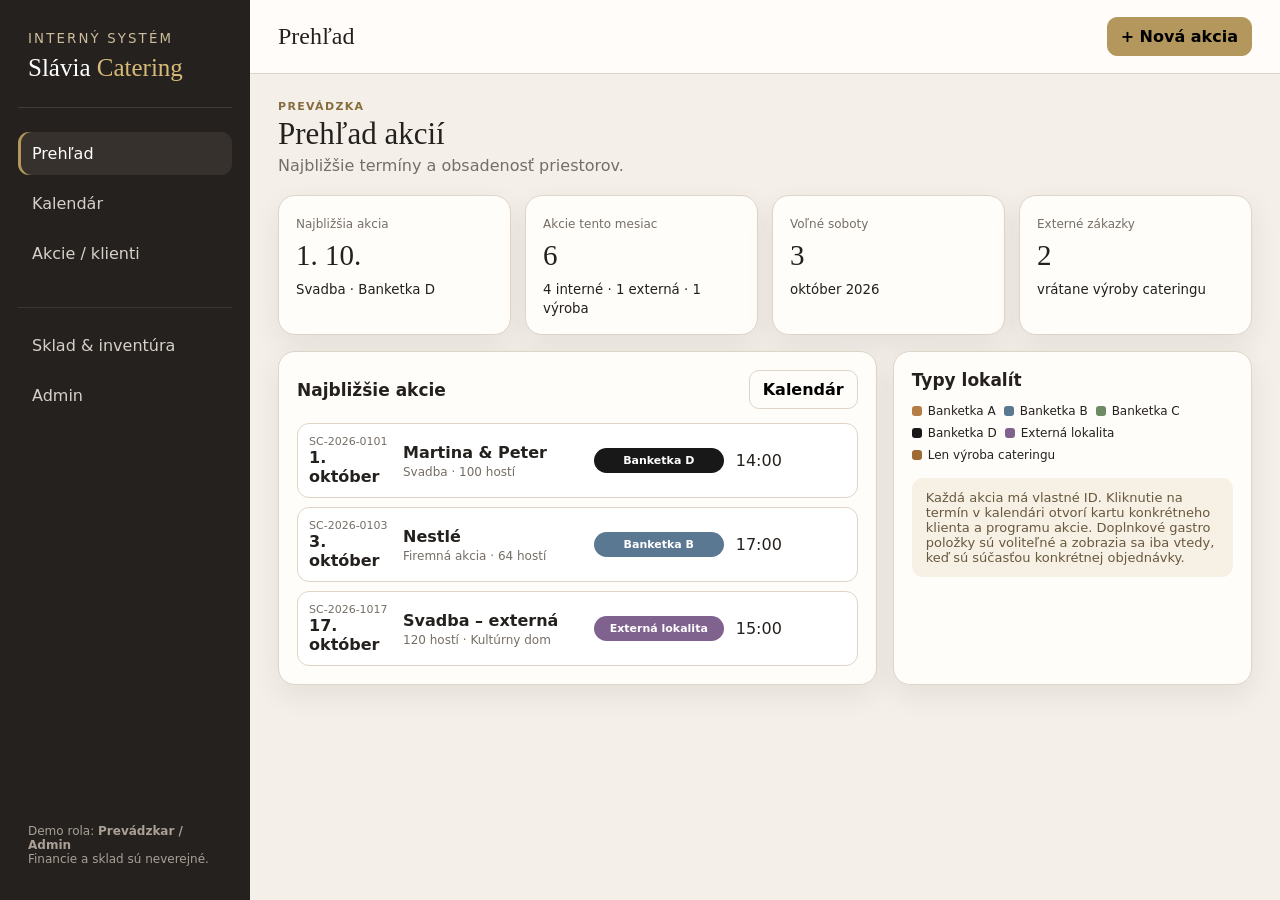
==== index.html @ 14cf1dc2 "Add files via upload" ====
<!DOCTYPE html>
<html lang="sk">
<head>
<meta charset="UTF-8">
<meta name="viewport" content="width=device-width,initial-scale=1">
<title>Slávia Catering ERP – V2</title>
<style>
:root{
  --bg:#f4f0e9;--surface:#fffdfa;--ink:#24201d;--muted:#756e66;--line:#ded5c8;
  --gold:#b3975d;--dark:#24211f;--green:#55705a;--amber:#a97835;--red:#9b554e;
  --a:#b57d46;--b:#5b7892;--c:#6d8a63;--d:#181818;--external:#7f628e;--production:#a06a34;
  --shadow:0 10px 28px rgba(38,31,25,.08);--radius:17px;
}
*{box-sizing:border-box} body{margin:0;background:var(--bg);color:var(--ink);font-family:Inter,system-ui,-apple-system,Segoe UI,sans-serif}
button,input,select,textarea{font:inherit}.app{display:grid;grid-template-columns:250px 1fr;min-height:100vh}
.sidebar{background:var(--dark);color:#fff;padding:24px 18px;display:flex;flex-direction:column;gap:24px;position:sticky;top:0;height:100vh}
.brand{padding:4px 10px 18px;border-bottom:1px solid #ffffff20}.brand small{color:#cdbd98;letter-spacing:.16em;text-transform:uppercase}
.brand h1{font:500 25px Georgia,serif;margin:7px 0}.brand h1 span{color:#d7ba77}.nav{display:flex;flex-direction:column;gap:7px}
.nav button{border:0;background:transparent;color:#d7d0c9;padding:12px 14px;border-radius:11px;text-align:left;cursor:pointer}
.nav button.active,.nav button:hover{background:#36312d;color:#fff}.nav button.active{box-shadow:inset 3px 0 var(--gold)}
.admin-only{border-top:1px solid #ffffff18;padding-top:16px;margin-top:8px}.role{margin-top:auto;font-size:12px;color:#aaa096;padding:10px}
.main{min-width:0}.topbar{height:74px;padding:0 28px;background:#fffdfaed;border-bottom:1px solid var(--line);display:flex;align-items:center;justify-content:space-between;position:sticky;top:0;z-index:20;backdrop-filter:blur(10px)}
.page-title{font:500 24px Georgia,serif}.btn{border:1px solid var(--line);background:var(--surface);padding:9px 13px;border-radius:10px;cursor:pointer;font-weight:650}
.btn.primary{background:var(--gold);border-color:var(--gold)}.btn.dark{background:var(--dark);color:#fff;border-color:var(--dark)}
.content{padding:26px 28px 48px;max-width:1600px;margin:auto}.view{display:none}.view.active{display:block}
.header{display:flex;justify-content:space-between;gap:16px;align-items:flex-start;margin-bottom:20px}.kicker{text-transform:uppercase;letter-spacing:.12em;font-size:11px;color:#876d3d;font-weight:800}
h2{font:500 31px Georgia,serif;margin:3px 0} .sub{color:var(--muted);margin:4px 0 0}
.card{background:var(--surface);border:1px solid var(--line);border-radius:var(--radius);box-shadow:var(--shadow)}.section{padding:18px}
.grid4{display:grid;grid-template-columns:repeat(4,1fr);gap:14px}.stat{padding:17px}.stat span{font-size:12px;color:var(--muted)}.stat b{display:block;font:500 29px Georgia,serif;margin:7px 0}
.two{display:grid;grid-template-columns:1.25fr .75fr;gap:16px;margin-top:16px}.section-title{display:flex;justify-content:space-between;align-items:center;margin-bottom:14px}.section-title h3{margin:0;font-size:17px}
.legend{display:flex;gap:8px;flex-wrap:wrap}.legend span{display:inline-flex;align-items:center;gap:6px;font-size:12px}.legend i{width:10px;height:10px;border-radius:3px}
.calendar{display:grid;grid-template-columns:repeat(7,1fr);min-width:900px;border-left:1px solid var(--line);border-top:1px solid var(--line);background:#fff}
.calendar-wrap{overflow:auto}.dow{background:var(--dark);color:#fff;text-align:center;padding:11px;font-size:12px;font-weight:700}
.day{min-height:126px;padding:8px;border-right:1px solid var(--line);border-bottom:1px solid var(--line)}.day.muted{background:#f0ece6;color:#aaa}.num{font-weight:750;font-size:13px}
.slot{margin-top:6px;padding:7px 8px;border-radius:8px;color:#fff;font-size:11px;cursor:pointer;line-height:1.25}.slot small{display:block;opacity:.8}.A{background:var(--a)}.B{background:var(--b)}.C{background:var(--c)}.D{background:var(--d)}.EXT{background:var(--external)}.PROD{background:var(--production)}
.event-list{display:flex;flex-direction:column;gap:9px}.event{display:grid;grid-template-columns:82px 1fr 130px 110px;gap:12px;align-items:center;border:1px solid var(--line);border-radius:12px;padding:11px;cursor:pointer;background:#fff}
.id{font-size:11px;color:var(--muted)}.event b{display:block}.meta{font-size:12px;color:var(--muted);margin-top:3px}.place{padding:6px 9px;border-radius:999px;color:#fff;font-size:11px;font-weight:800;text-align:center}
.hero{background:var(--dark);color:#fff;border-radius:20px;padding:22px;display:flex;justify-content:space-between;gap:18px;align-items:flex-start}.hero h2{color:#fff}.hero-meta{display:flex;gap:18px;flex-wrap:wrap;margin-top:10px}.hero-meta span{display:block;font-size:10px;color:#aaa;text-transform:uppercase}.hero-meta b{font-size:13px}
.tabs{display:flex;gap:7px;overflow:auto;margin:16px 0}.tab{border:1px solid var(--line);background:#fff;padding:9px 12px;border-radius:999px;white-space:nowrap;font-size:12px}.tab.active{background:var(--gold);font-weight:800}
.info-grid{display:grid;grid-template-columns:repeat(4,1fr);gap:12px}.info{padding:15px}.info .label{font-size:10px;letter-spacing:.09em;text-transform:uppercase;color:var(--muted)}.info .value{font-weight:750;margin-top:5px}
.timeline{position:relative}.timeline:before{content:"";position:absolute;left:64px;top:8px;bottom:8px;width:1px;background:var(--line)}
.titem{display:grid;grid-template-columns:50px 1fr;gap:28px;padding-bottom:13px;position:relative}.time{font-size:12px;font-weight:800;text-align:right;color:#80683d;padding-top:12px}.time:after{content:"";position:absolute;left:60px;top:15px;width:9px;height:9px;background:var(--gold);border:3px solid var(--surface);border-radius:50%}
.tcontent{border:1px solid var(--line);border-left:4px solid var(--gold);border-radius:12px;padding:11px 13px;background:#fff}.tcontent.program{border-left-color:var(--green)}.tcontent.service{border-left-color:#746786}
.tcontent small{color:var(--muted);text-transform:uppercase;letter-spacing:.08em}.tcontent b{display:block;margin:2px 0}.tcontent p{margin:3px 0 0;font-size:12px;color:var(--muted)}
.course-list{display:flex;flex-direction:column;gap:8px}.course{padding:11px;border:1px solid var(--line);border-radius:11px;background:#fff}.course-top{display:flex;justify-content:space-between;gap:8px}.course p{margin:4px 0 0;color:var(--muted);font-size:12px}
.admin-grid{display:grid;grid-template-columns:1fr 1fr;gap:16px}.stock-row{display:grid;grid-template-columns:1fr 90px 110px;gap:10px;padding:10px 0;border-bottom:1px solid var(--line)}.stock-row:last-child{border:0}.low{color:var(--red);font-weight:800}
.note{background:#f7f1e5;padding:12px 14px;border-radius:11px;color:#68583e;font-size:13px}
@media(max-width:1050px){.grid4,.info-grid{grid-template-columns:repeat(2,1fr)}.two,.admin-grid{grid-template-columns:1fr}}
@media(max-width:760px){.app{grid-template-columns:1fr}.sidebar{position:static;height:auto}.nav{display:grid;grid-template-columns:1fr 1fr}.topbar{position:static}.content{padding:18px 14px}.grid4,.info-grid{grid-template-columns:1fr}.event{grid-template-columns:1fr}.hero{flex-direction:column}}
</style>
</head>
<body>
<div class="app">
<aside class="sidebar">
  <div class="brand"><small>interný systém</small><h1>Slávia <span>Catering</span></h1></div>
  <div class="nav">
    <button class="active" data-view="dashboard">Prehľad</button>
    <button data-view="calendar">Kalendár</button>
    <button data-view="clients">Akcie / klienti</button>
  </div>
  <div class="nav admin-only">
    <button data-view="stock">Sklad & inventúra</button>
    <button data-view="admin">Admin</button>
  </div>
  <div class="role">Demo rola: <b>Prevádzkar / Admin</b><br>Financie a sklad sú neverejné.</div>
</aside>

<main class="main">
<div class="topbar"><div class="page-title" id="pageTitle">Prehľad</div><div><button class="btn primary" data-go="new-event">+ Nová akcia</button></div></div>
<div class="content">

<section class="view active" id="dashboard">
  <div class="header"><div><div class="kicker">Prevádzka</div><h2>Prehľad akcií</h2><p class="sub">Najbližšie termíny a obsadenosť priestorov.</p></div></div>
  <div class="grid4">
    <div class="card stat"><span>Najbližšia akcia</span><b>1. 10.</b><small>Svadba · Banketka D</small></div>
    <div class="card stat"><span>Akcie tento mesiac</span><b>6</b><small>4 interné · 1 externá · 1 výroba</small></div>
    <div class="card stat"><span>Voľné soboty</span><b>3</b><small>október 2026</small></div>
    <div class="card stat"><span>Externé zákazky</span><b>2</b><small>vrátane výroby cateringu</small></div>
  </div>
  <div class="two">
    <div class="card section"><div class="section-title"><h3>Najbližšie akcie</h3><button class="btn" data-go="calendar">Kalendár</button></div>
      <div class="event-list">
        <div class="event" data-go="event"><div><div class="id">SC-2026-0101</div><b>1. október</b></div><div><b>Martina & Peter</b><div class="meta">Svadba · 100 hostí</div></div><span class="place D">Banketka D</span><span>14:00</span></div>
        <div class="event" data-go="event"><div><div class="id">SC-2026-0103</div><b>3. október</b></div><div><b>Nestlé</b><div class="meta">Firemná akcia · 64 hostí</div></div><span class="place B">Banketka B</span><span>17:00</span></div>
        <div class="event" data-go="event"><div><div class="id">SC-2026-1017</div><b>17. október</b></div><div><b>Svadba – externá</b><div class="meta">120 hostí · Kultúrny dom</div></div><span class="place EXT">Externá lokalita</span><span>15:00</span></div>
      </div>
    </div>
    <div class="card section"><div class="section-title"><h3>Typy lokalít</h3></div>
      <div class="legend">
        <span><i class="A"></i>Banketka A</span><span><i class="B"></i>Banketka B</span><span><i class="C"></i>Banketka C</span><span><i class="D"></i>Banketka D</span><span><i class="EXT"></i>Externá lokalita</span><span><i class="PROD"></i>Len výroba cateringu</span>
      </div>
      <div class="note" style="margin-top:16px">Každá akcia má vlastné ID. Kliknutie na termín v kalendári otvorí kartu konkrétneho klienta a programu akcie. Doplnkové gastro položky sú voliteľné a zobrazia sa iba vtedy, keď sú súčasťou konkrétnej objednávky.</div>
    </div>
  </div>
</section>

<section class="view" id="calendar">
  <div class="header"><div><div class="kicker">Rezervácie</div><h2>Október 2026</h2><p class="sub">Farba označuje priestor alebo typ realizácie.</p></div></div>
  <div class="legend" style="margin-bottom:14px">
    <span><i class="A"></i>A</span><span><i class="B"></i>B</span><span><i class="C"></i>C</span><span><i class="D"></i>D</span><span><i class="EXT"></i>Externá</span><span><i class="PROD"></i>Výroba</span>
  </div>
  <div class="card calendar-wrap"><div class="calendar" id="calendarGrid"></div></div>
</section>

<section class="view" id="event">
  <div class="hero">
    <div><div class="kicker">SC-2026-0101</div><h2>Martina & Peter · Svadba</h2>
      <div class="hero-meta">
        <div><span>Dátum</span><b>1. 10. 2026</b></div><div><span>Začiatok</span><b>14:00</b></div><div><span>Hostia</span><b>100</b></div><div><span>Priestor</span><b>Banketka D</b></div>
      </div>
    </div>
    <div><span class="place D">Banketka D</span></div>
  </div>
  <div class="tabs"><button class="tab active">Prehľad</button><button class="tab">Program akcie</button><button class="tab">Menu & chody</button><button class="tab">Príprava</button><button class="tab">Dokumenty</button><button class="tab">Poznámky</button></div>

  <div class="info-grid">
    <div class="card info"><div class="label">Klient</div><div class="value">Martina Nováková</div></div>
    <div class="card info"><div class="label">Kontakt</div><div class="value">0900 000 000</div></div>
    <div class="card info"><div class="label">Typ akcie</div><div class="value">Svadba</div></div>
    <div class="card info"><div class="label">Lokalita</div><div class="value">Banketka D</div></div>
  </div>

  <div class="two">
    <div style="display:flex;flex-direction:column;gap:16px">
      <div class="card section"><div class="section-title"><h3>Menu & chody</h3><button class="btn">+ Pridať chod</button></div><div class="course-list">
        <div class="course">
          <div class="course-top"><b>Welcome drink</b><span>14:30</span></div>
          <p><strong>Obsah:</strong> Prosecco, nealkoholické prosecco, minerálna voda, pomarančový džús, drobné finger food.</p>
          <p><strong>Množstvo:</strong> 100 hostí</p>
        </div>
        <div class="course">
          <div class="course-top"><b>1. chod · Predjedlo</b><span>16:00</span></div>
          <p><strong>Obsah:</strong> Kuracia paštéta, brusnicové chutney, toastovaný chlieb, šalátové listy.</p>
          <p><strong>Množstvo:</strong> 96 klasických + 4 vegetariánske porcie</p>
        </div>
        <div class="course">
          <div class="course-top"><b>2. chod · Polievka</b><span>16:30</span></div>
          <p><strong>Obsah:</strong> Hovädzí vývar, domáce rezance, koreňová zelenina, mäso.</p>
          <p><strong>Množstvo:</strong> 100 porcií</p>
        </div>
        <div class="course">
          <div class="course-top"><b>3. chod · Hlavné jedlo</b><span>17:00</span></div>
          <p><strong>Kuracie:</strong> Supreme z kuracieho mäsa, zemiakové pyré, zelenina, omáčka · 60×</p>
          <p><strong>Hovädzie:</strong> Hovädzie mäso, gratinované zemiaky, zelenina, omáčka · 36×</p>
          <p><strong>Vegetariánske:</strong> Grilovaný syr / zeleninová alternatíva · 4×</p>
        </div>
        <div class="course">
          <div class="course-top"><b>Torta</b><span>19:30</span></div>
          <p><strong>Obsah:</strong> Externá svadobná torta, Slávia zabezpečuje skladovanie, servírovanie a taniere.</p>
          <p><strong>Množstvo:</strong> približne 100 porcií</p>
        </div>
        <div class="course">
          <div class="course-top"><b>Dezerty / sladký stôl</b><span>voliteľné</span></div>
          <p><strong>Obsah:</strong> podľa konkrétnej akcie – zákusky, dezerty, ovocie alebo iný sladký servis.</p>
          <p><strong>Realizácia:</strong> vlastná výroba, externý dodávateľ alebo dodávka klienta.</p>
        </div>
        <div class="course">
          <div class="course-top"><b>Večerný bufet</b><span>20:00</span></div>
          <p><strong>Teplá časť:</strong> mini rezne, pečené mäso, zemiaky, teplá zelenina.</p>
          <p><strong>Studená časť:</strong> syry, údeniny, šaláty, pečivo, dipy.</p>
        </div>
        <div class="course">
          <div class="course-top"><b>Ďalšie doplnkové položky</b><span>podľa objednávky</span></div>
          <p><strong>Možnosti:</strong> nápojový servis, externé dodávky, vlastné položky klienta, tematický servis alebo iná individuálna požiadavka.</p>
        </div>
        <div class="course">
          <div class="course-top"><b>4. chod · Polnočné jedlo</b><span>23:30</span></div>
          <p><strong>Obsah:</strong> Kapustnica s mäsom, klobásou a chlebom.</p>
          <p><strong>Množstvo:</strong> 100 porcií</p>
        </div>
      </div></div>

      <div class="card section"><div class="section-title"><h3>Príprava</h3></div><div class="course-list">
        <div class="course"><b>Deň -1</b><p>Vývar · marinovanie mäsa · príprava základov · inventár · príprava doplnkových gastro zón podľa objednávky.</p></div>
        <div class="course"><b>Ráno v deň akcie</b><p>Prílohy · dokončenie jedál · dekorovanie · kontrola sály.</p></div>
      </div></div>
    </div>

    <div class="card section"><div class="section-title"><h3>Program akcie</h3><button class="btn">+ Bod programu</button></div>
      <div class="timeline">
        <div class="titem"><div class="time">14:00</div><div class="tcontent program"><small>Program</small><b>Začiatok akcie / príchod hostí</b><p>Privítanie hostí.</p></div></div>
        <div class="titem"><div class="time">14:30</div><div class="tcontent"><small>Gastro</small><b>Welcome drink</b><p>Prosecco, nealko, finger food.</p></div></div>
        <div class="titem"><div class="time">15:00</div><div class="tcontent program"><small>Program</small><b>Obrad</b><p>Záhrada · približne 30 min.</p></div></div>
        <div class="titem"><div class="time">16:00</div><div class="tcontent"><small>1. chod</small><b>Predjedlo</b><p>Servis prvého chodu.</p></div></div>
        <div class="titem"><div class="time">16:30</div><div class="tcontent"><small>2. chod</small><b>Polievka</b><p>Servis polievky.</p></div></div>
        <div class="titem"><div class="time">17:00</div><div class="tcontent"><small>3. chod</small><b>Hlavné jedlo</b><p>Servis hlavného menu.</p></div></div>
        <div class="titem"><div class="time">19:30</div><div class="tcontent service"><small>Servis</small><b>Krájanie torty</b><p>Externá torta · cca 100 porcií.</p></div></div>
        <div class="titem"><div class="time">20:00</div><div class="tcontent"><small>Gastro</small><b>Večerný servis / doplnkové gastro</b><p>Bufet, dezerty alebo ďalšie položky podľa objednávky.</p></div></div>
        <div class="titem"><div class="time">21:00</div><div class="tcontent program"><small>Program</small><b>Prvý tanec / voľný program</b><p>Pokračovanie svadobného programu.</p></div></div>
        <div class="titem"><div class="time">23:30</div><div class="tcontent"><small>4. chod</small><b>Polnočné jedlo</b><p>Kapustnica.</p></div></div>
      </div>
    </div>
  </div>
</section>

<section class="view" id="clients">
  <div class="header"><div><div class="kicker">CRM / Akcie</div><h2>Akcie a klienti</h2><p class="sub">Každá akcia má jedinečné ID a kompletnú kartu.</p></div></div>
  <div class="card section"><div class="event-list">
    <div class="event" data-go="event"><div><div class="id">SC-2026-0101</div><b>Martina & Peter</b></div><div><b>Svadba</b><div class="meta">1. 10. 2026 · 100 hostí</div></div><span class="place D">Banketka D</span><span>Aktívna</span></div>
    <div class="event" data-go="event"><div><div class="id">SC-2026-1017</div><b>Externá svadba</b></div><div><b>Svadba</b><div class="meta">17. 10. 2026 · 120 hostí</div></div><span class="place EXT">Kultúrny dom</span><span>Aktívna</span></div>
    <div class="event" data-go="event"><div><div class="id">SC-2026-1022</div><b>Zákazkový catering</b></div><div><b>Výroba</b><div class="meta">22. 10. 2026 · bez obsluhy na mieste</div></div><span class="place PROD">Len výroba</span><span>Aktívna</span></div>
  </div></div>
</section>


<section class="view" id="new-event">
  <div class="header">
    <div><div class="kicker">Nová zákazka</div><h2>Vytvoriť novú akciu</h2><p class="sub">Jedno miesto pre klienta, termín, priestor, rozsah služieb a internú kalkuláciu.</p></div>
  </div>

  <div class="two">
    <div style="display:flex;flex-direction:column;gap:16px">
      <div class="card section">
        <div class="section-title"><h3>1. Základné údaje</h3><span class="id">Nové ID sa vytvorí po uložení</span></div>
        <div class="info-grid">
          <label class="info"><div class="label">Typ akcie</div><select id="neType" style="width:100%;margin-top:7px;padding:9px;border:1px solid var(--line);border-radius:9px"><option>Svadba</option><option>Oslava</option><option>Firemná akcia</option><option>Kar</option><option>Zákazkový catering</option><option>Iné</option></select></label>
          <label class="info"><div class="label">Dátum</div><input id="neDate" type="date" value="2026-10-24" style="width:100%;margin-top:7px;padding:9px;border:1px solid var(--line);border-radius:9px"></label>
          <label class="info"><div class="label">Začiatok</div><input id="neStart" type="time" value="15:00" style="width:100%;margin-top:7px;padding:9px;border:1px solid var(--line);border-radius:9px"></label>
          <label class="info"><div class="label">Počet hostí</div><input id="neGuests" type="number" min="1" value="100" style="width:100%;margin-top:7px;padding:9px;border:1px solid var(--line);border-radius:9px"></label>
        </div>
      </div>

      <div class="card section">
        <div class="section-title"><h3>2. Klient</h3></div>
        <div class="info-grid">
          <label class="info"><div class="label">Meno / firma</div><input value="Nový klient" style="width:100%;margin-top:7px;padding:9px;border:1px solid var(--line);border-radius:9px"></label>
          <label class="info"><div class="label">Telefón</div><input placeholder="+421..." style="width:100%;margin-top:7px;padding:9px;border:1px solid var(--line);border-radius:9px"></label>
          <label class="info"><div class="label">E-mail</div><input type="email" placeholder="email@..." style="width:100%;margin-top:7px;padding:9px;border:1px solid var(--line);border-radius:9px"></label>
          <label class="info"><div class="label">Poznámka</div><input placeholder="Základná požiadavka..." style="width:100%;margin-top:7px;padding:9px;border:1px solid var(--line);border-radius:9px"></label>
        </div>
      </div>

      <div class="card section">
        <div class="section-title"><h3>3. Miesto realizácie</h3></div>
        <div class="info-grid">
          <label class="info"><div class="label">Typ lokality</div><select id="nePlace" style="width:100%;margin-top:7px;padding:9px;border:1px solid var(--line);border-radius:9px"><option value="A">Banketka A</option><option value="B">Banketka B</option><option value="C">Banketka C</option><option value="D" selected>Banketka D</option><option value="EXT">Externá lokalita</option><option value="PROD">Len výroba cateringu</option></select></label>
          <label class="info"><div class="label">Externá lokalita / adresa</div><input placeholder="Napr. Kultúrny dom Kanianka" style="width:100%;margin-top:7px;padding:9px;border:1px solid var(--line);border-radius:9px"></label>
          <div class="info"><div class="label">Dostupnosť</div><div class="value" id="availability">Banketka D je voľná</div></div>
          <div class="info"><div class="label">Stav</div><div class="value">Predbežný dopyt</div></div>
        </div>
      </div>

      <div class="card section">
        <div class="section-title"><h3>4. Cena za osobu</h3></div>
        <div class="course-list">
          <div class="course">
            <div class="course-top"><b>Počet hostí</b><span id="guestCountPreview">100</span></div>
            <p>Preberá sa zo základných údajov akcie.</p>
          </div>
          <div class="course">
            <div class="course-top"><b>Cena za osobu</b><span id="pricePerPersonLabel">20,00 €</span></div>
            <label style="display:flex;align-items:center;gap:8px;margin-top:10px;flex-wrap:wrap">
              <input id="customPrice" type="number" min="0" step="0.01" value="20" style="width:120px;padding:10px;border:1px solid var(--line);border-radius:9px"> €
              <span style="color:var(--muted);font-size:12px">Manuálne zadávaná cena podľa dohody s klientom.</span>
            </label>
          </div>
        </div>
      </div>

      
      <div class="card section">
        <div class="section-title">
          <h3>5. Výber jedál / skladba menu</h3>
          <button class="btn" type="button" id="addMenuCourse">+ Pridať chod</button>
        </div>

        <div class="note" style="margin-bottom:12px">
          Manažér skladá konkrétne menu z databázy jedál. Vyhľadá jedlo alebo surovinu, vyberie variant a môže kombinovať prílohy v pomere, napr. ryža 50 % / zemiaky 50 %.
        </div>

        <div id="menuBuilder" class="course-list">
          <div class="course menu-course">
            <div class="course-top"><b>Predjedlo</b><span>voliteľné</span></div>
            <label style="display:block;margin-top:8px">
              <input class="dish-search" list="dishCatalog" placeholder="Začni písať názov jedla..." style="width:100%;padding:10px;border:1px solid var(--line);border-radius:9px">
            </label>
          </div>

          <div class="course menu-course">
            <div class="course-top"><b>Polievka</b><span>voliteľné</span></div>
            <label style="display:block;margin-top:8px">
              <input class="dish-search" list="dishCatalog" placeholder="Napr. hovädzí vývar, cesnaková..." style="width:100%;padding:10px;border:1px solid var(--line);border-radius:9px">
            </label>
          </div>

          <div class="course menu-course">
            <div class="course-top"><b>Hlavné jedlo</b><span>hlavný chod</span></div>
            <div style="display:grid;grid-template-columns:1.4fr 1fr 1fr;gap:8px;margin-top:8px">
              <input class="dish-search" list="dishCatalog" placeholder="Mäso / hlavné jedlo, napr. grilovaný steak" style="width:100%;padding:10px;border:1px solid var(--line);border-radius:9px">
              <input class="side-search" list="sideCatalog" placeholder="Príloha 1" style="width:100%;padding:10px;border:1px solid var(--line);border-radius:9px">
              <input class="side-search" list="sideCatalog" placeholder="Príloha 2" style="width:100%;padding:10px;border:1px solid var(--line);border-radius:9px">
            </div>
            <div style="display:flex;gap:10px;align-items:center;flex-wrap:wrap;margin-top:8px">
              <label>Poměr príloh
                <input class="side-ratio-a" type="number" min="0" max="100" value="50" style="width:72px;padding:8px;border:1px solid var(--line);border-radius:9px"> %
              </label>
              <span>:</span>
              <label>
                <input class="side-ratio-b" type="number" min="0" max="100" value="50" style="width:72px;padding:8px;border:1px solid var(--line);border-radius:9px"> %
              </label>
            </div>
          </div>
        </div>

        <datalist id="dishCatalog">
          <option value="Grilovaný bravčový steak">
          <option value="Bravčová panenka">
          <option value="Kuracie stripsy">
          <option value="Kuracie supreme">
          <option value="Hovädzí steak">
          <option value="Pečené kačacie stehno">
          <option value="Vyprážaný syr">
          <option value="Grilovaný hermelín">
          <option value="Hovädzí vývar">
          <option value="Cesnaková polievka">
          <option value="Paradajková polievka">
          <option value="Caprese">
          <option value="Paštéta s chutney">
        </datalist>

        <datalist id="sideCatalog">
          <option value="Ryža">
          <option value="Pečené zemiaky">
          <option value="Zemiakové pyré">
          <option value="Gratinované zemiaky">
          <option value="Hranolky">
          <option value="Grilovaná zelenina">
          <option value="Šalát">
          <option value="Kuskus">
        </datalist>
      </div>
    </div>

    <div style="display:flex;flex-direction:column;gap:16px">
      <div class="card section" style="position:sticky;top:92px">
        <div class="section-title"><h3>Interná kalkulácia</h3><span class="id">ADMIN</span></div>
        <div class="course-list">
          <div class="course"><div class="course-top"><b>Počet hostí</b><span id="calcGuests">100</span></div></div>
          <div class="course"><div class="course-top"><b>Cena / osoba</b><span id="calcPricePerPerson">20,00 €</span></div></div>
          <div class="course"><div class="course-top"><b>Orientačná cena akcie</b><span id="grandTotal" style="font-size:22px;font-weight:800">2 000,00 €</span></div><p>Zatiaľ iba jednoduchý model počet hostí × cena za osobu.</p></div>
        </div>
        <div style="display:flex;gap:8px;flex-wrap:wrap;margin-top:14px">
          <button class="btn dark" type="button" id="saveEvent">Vytvoriť akciu</button>
          <button class="btn" type="button" data-go="calendar">Zrušiť</button>
        </div>
        <div id="saveMsg" class="note" style="display:none;margin-top:12px"></div>
      </div>
    </div>
  </div>
</section>

<section class="view" id="stock">
  <div class="header"><div><div class="kicker">Neverejná vrstva</div><h2>Sklad & inventúra</h2><p class="sub">Viditeľné iba pre prevádzkara/Admina.</p></div></div>
  <div class="admin-grid">
    <div class="card section"><div class="section-title"><h3>Zásoby</h3><button class="btn">+ Príjem</button></div>
      <div class="stock-row"><b>Prosecco</b><span>28 fl.</span><span class="low">min. 36</span></div>
      <div class="stock-row"><b>Káva</b><span>14 kg</span><span>OK</span></div>
      <div class="stock-row"><b>Minerálka 0,33</b><span>184 ks</span><span>OK</span></div>
      <div class="stock-row"><b>Servítky krémové</b><span>320 ks</span><span class="low">dokúpiť</span></div>
    </div>
    <div class="card section"><div class="section-title"><h3>Inventár</h3><button class="btn">Inventúra</button></div>
      <div class="stock-row"><b>Pohár na víno</b><span>246 ks</span><span>OK</span></div>
      <div class="stock-row"><b>Pohár prosecco</b><span>118 ks</span><span class="low">chýba 12</span></div>
      <div class="stock-row"><b>Biely obrus</b><span>42 ks</span><span>OK</span></div>
      <div class="stock-row"><b>Stolička banketová</b><span>186 ks</span><span>OK</span></div>
    </div>
  </div>
</section>

<section class="view" id="admin">
  <div class="header"><div><div class="kicker">Prevádzkar / Admin</div><h2>Admin vrstva</h2><p class="sub">Citlivé prevádzkové údaje sú oddelené od bežnej obsluhy.</p></div></div>
  <div class="card section"><div class="note">Sem neskôr patria financie, zálohy, nákupné ceny, dodávatelia, užívateľské role, audit zmien a ďalšie interné údaje. V klientskom detaile sa tieto údaje bežnému používateľovi nezobrazujú.</div></div>
</section>

</div></main>
</div>

<script>
const titles={dashboard:'Prehľad',calendar:'Kalendár',event:'Karta akcie',clients:'Akcie / klienti',stock:'Sklad & inventúra',admin:'Admin','new-event':'Nová akcia'};
function showView(id){
 document.querySelectorAll('.view').forEach(v=>v.classList.remove('active'));
 document.getElementById(id).classList.add('active');
 document.querySelectorAll('[data-view]').forEach(b=>b.classList.toggle('active',b.dataset.view===id));
 document.getElementById('pageTitle').textContent=titles[id]||id;
 window.scrollTo(0,0);
}
document.querySelectorAll('[data-view]').forEach(b=>b.onclick=()=>showView(b.dataset.view));
document.querySelectorAll('[data-go]').forEach(b=>b.onclick=()=>showView(b.dataset.go));

const cal=document.getElementById('calendarGrid');
['Po','Ut','St','Št','Pi','So','Ne'].forEach(x=>{let e=document.createElement('div');e.className='dow';e.textContent=x;cal.appendChild(e)});
const slots={
 1:[['D','SC-2026-0101','Svadba · 100','Banketka D']],
 3:[['B','SC-2026-0103','Firemná · 64','Banketka B']],
 10:[['A','SC-2026-1010','Oslava · 42','Banketka A']],
 17:[['EXT','SC-2026-1017','Svadba · 120','Kultúrny dom']],
 22:[['PROD','SC-2026-1022','Zákazkový catering','Len výroba']],
 24:[['C','SC-2026-1024','Oslava · 55','Banketka C']],
 31:[['D','SC-2026-1031','Svadba · 90','Banketka D'],['A','SC-2026-1031A','Oslava · 35','Banketka A']]
};
const start=3;
for(let i=0;i<start;i++){let e=document.createElement('div');e.className='day muted';e.innerHTML='<span class="num">'+(28+i)+'</span>';cal.appendChild(e)}
for(let d=1;d<=31;d++){
 let e=document.createElement('div');e.className='day';e.innerHTML='<span class="num">'+d+'</span>';
 (slots[d]||[]).forEach(s=>{
   let x=document.createElement('div');x.className='slot '+s[0];x.innerHTML='<b>'+s[2]+'</b><small>'+s[3]+' · '+s[1]+'</small>';
   x.onclick=()=>showView('event');e.appendChild(x);
 });
 cal.appendChild(e);
}

function money(v){return new Intl.NumberFormat('sk-SK',{style:'currency',currency:'EUR'}).format(v||0)}
let currentPrice=20;
function recalc(){
  const guests=Math.max(1,parseInt(document.getElementById('neGuests')?.value)||1);
  const custom=Math.max(0,parseFloat(document.getElementById('customPrice')?.value)||0);
  currentPrice=custom;
  document.getElementById('guestCountPreview').textContent=guests;
  document.getElementById('calcGuests').textContent=guests;
  document.getElementById('pricePerPersonLabel').textContent=money(currentPrice);
  document.getElementById('calcPricePerPerson').textContent=money(currentPrice);
  document.getElementById('grandTotal').textContent=money(guests*currentPrice);
}
document.getElementById('customPrice')?.addEventListener('input',recalc);
document.getElementById('neGuests')?.addEventListener('input',recalc);
document.getElementById('nePlace')?.addEventListener('change',e=>{
  const names={A:'Banketka A',B:'Banketka B',C:'Banketka C',D:'Banketka D',EXT:'Externá lokalita',PROD:'Len výroba cateringu'};
  document.getElementById('availability').textContent = names[e.target.value] + (['A','B','C','D'].includes(e.target.value)?' je voľná':' – dostupnosť sa rieši individuálne');
});
document.getElementById('saveEvent')?.addEventListener('click',()=>{
  const d=document.getElementById('neDate').value;
  const t=document.getElementById('neType').value;
  const msg=document.getElementById('saveMsg');
  msg.style.display='block';
  msg.textContent='Demo: akcia '+t+' na '+d+' by sa teraz uložila, dostala vlastné ID a zobrazila v kalendári.';
});
recalc();

// Detail tabs – visual state in prototype
const tabs=document.querySelectorAll('#event .tab');
tabs.forEach(tab=>tab.addEventListener('click',()=>{
  tabs.forEach(t=>t.classList.remove('active'));
  tab.classList.add('active');
}));

// Demo buttons which do not yet write to backend give visible feedback instead of being dead.
document.querySelectorAll('#event .btn').forEach(btn=>{
  if(!btn.dataset.go){
    btn.addEventListener('click',()=>{
      const old=btn.textContent;
      btn.textContent='Demo – Firebase neskôr';
      setTimeout(()=>btn.textContent=old,1200);
    });
  }
});


document.getElementById('addMenuCourse')?.addEventListener('click',()=>{
  const wrap=document.getElementById('menuBuilder');
  const row=document.createElement('div');
  row.className='course menu-course';
  row.innerHTML='<div class="course-top"><b>Ďalší chod</b><span>voliteľné</span></div><input class="dish-search" list="dishCatalog" placeholder="Vyhľadať jedlo..." style="width:100%;margin-top:8px;padding:10px;border:1px solid var(--line);border-radius:9px">';
  wrap.appendChild(row);
});

</script>
</body>
</html>
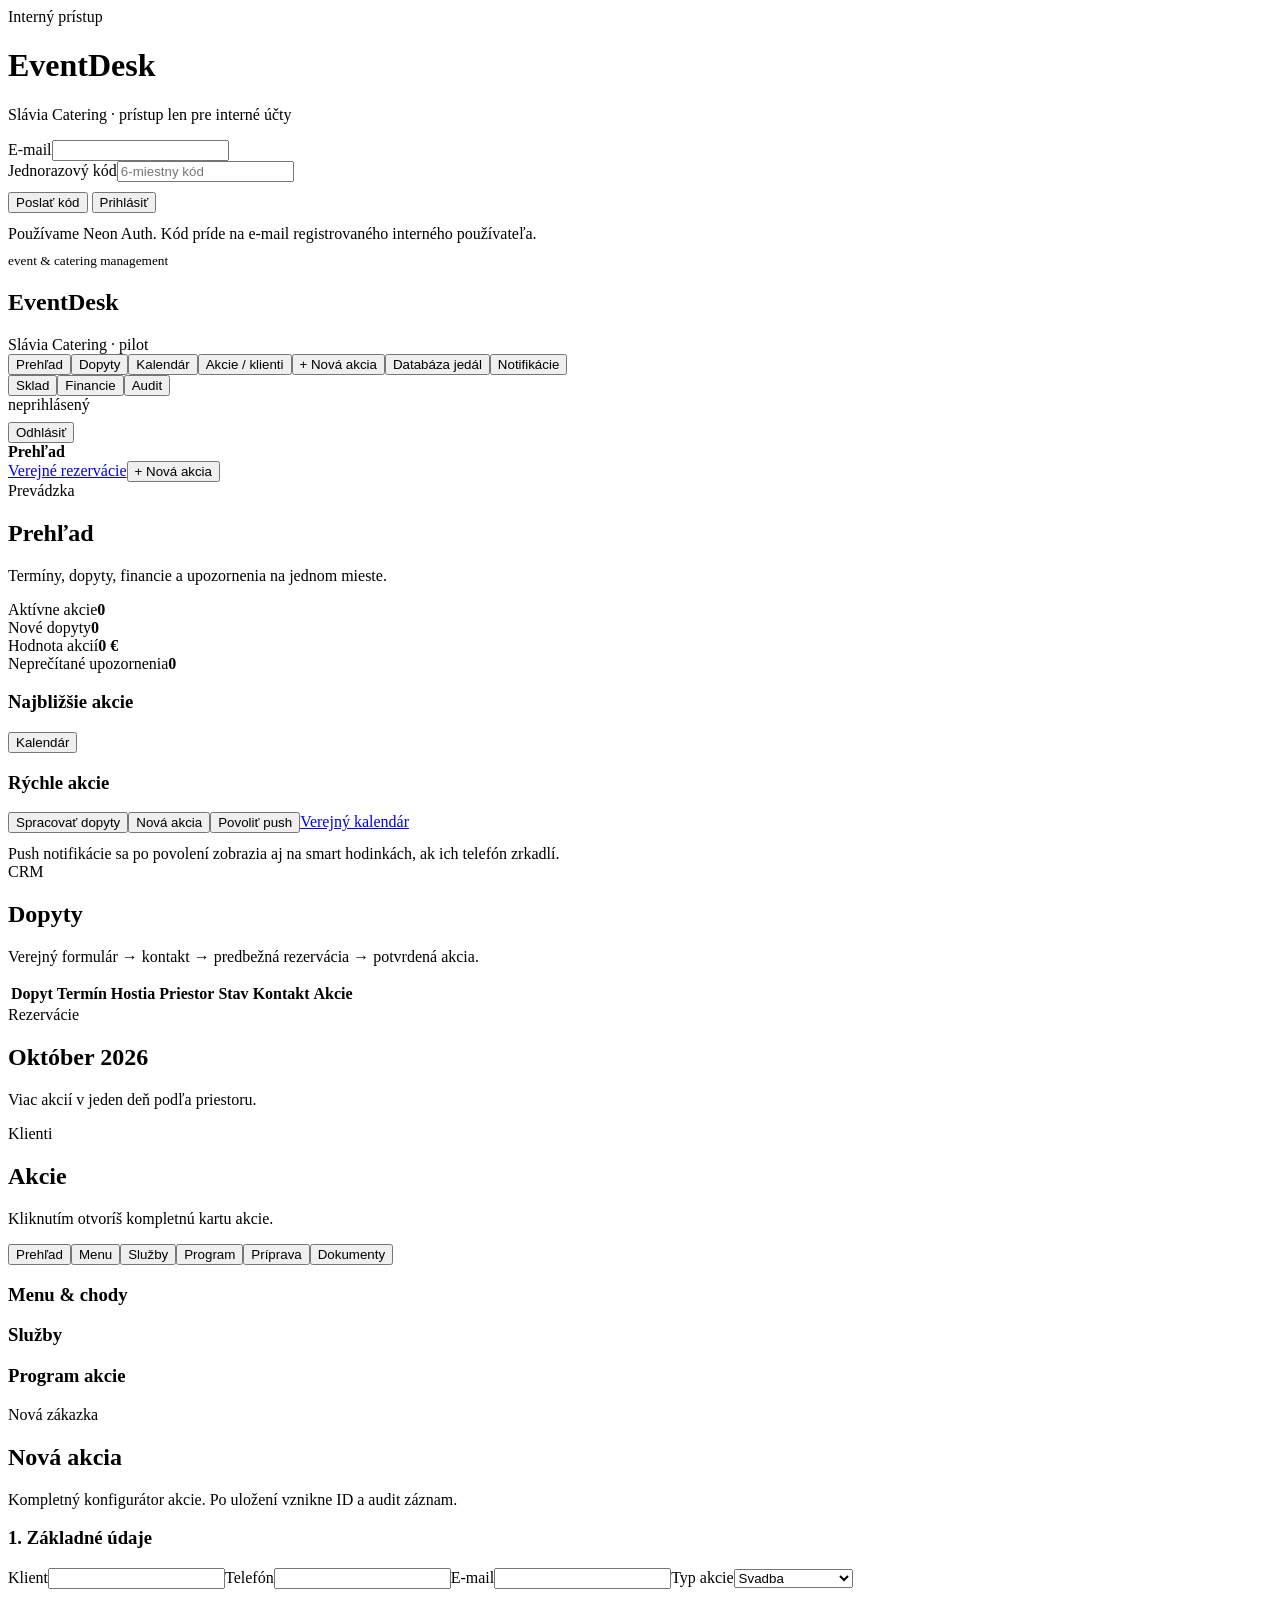
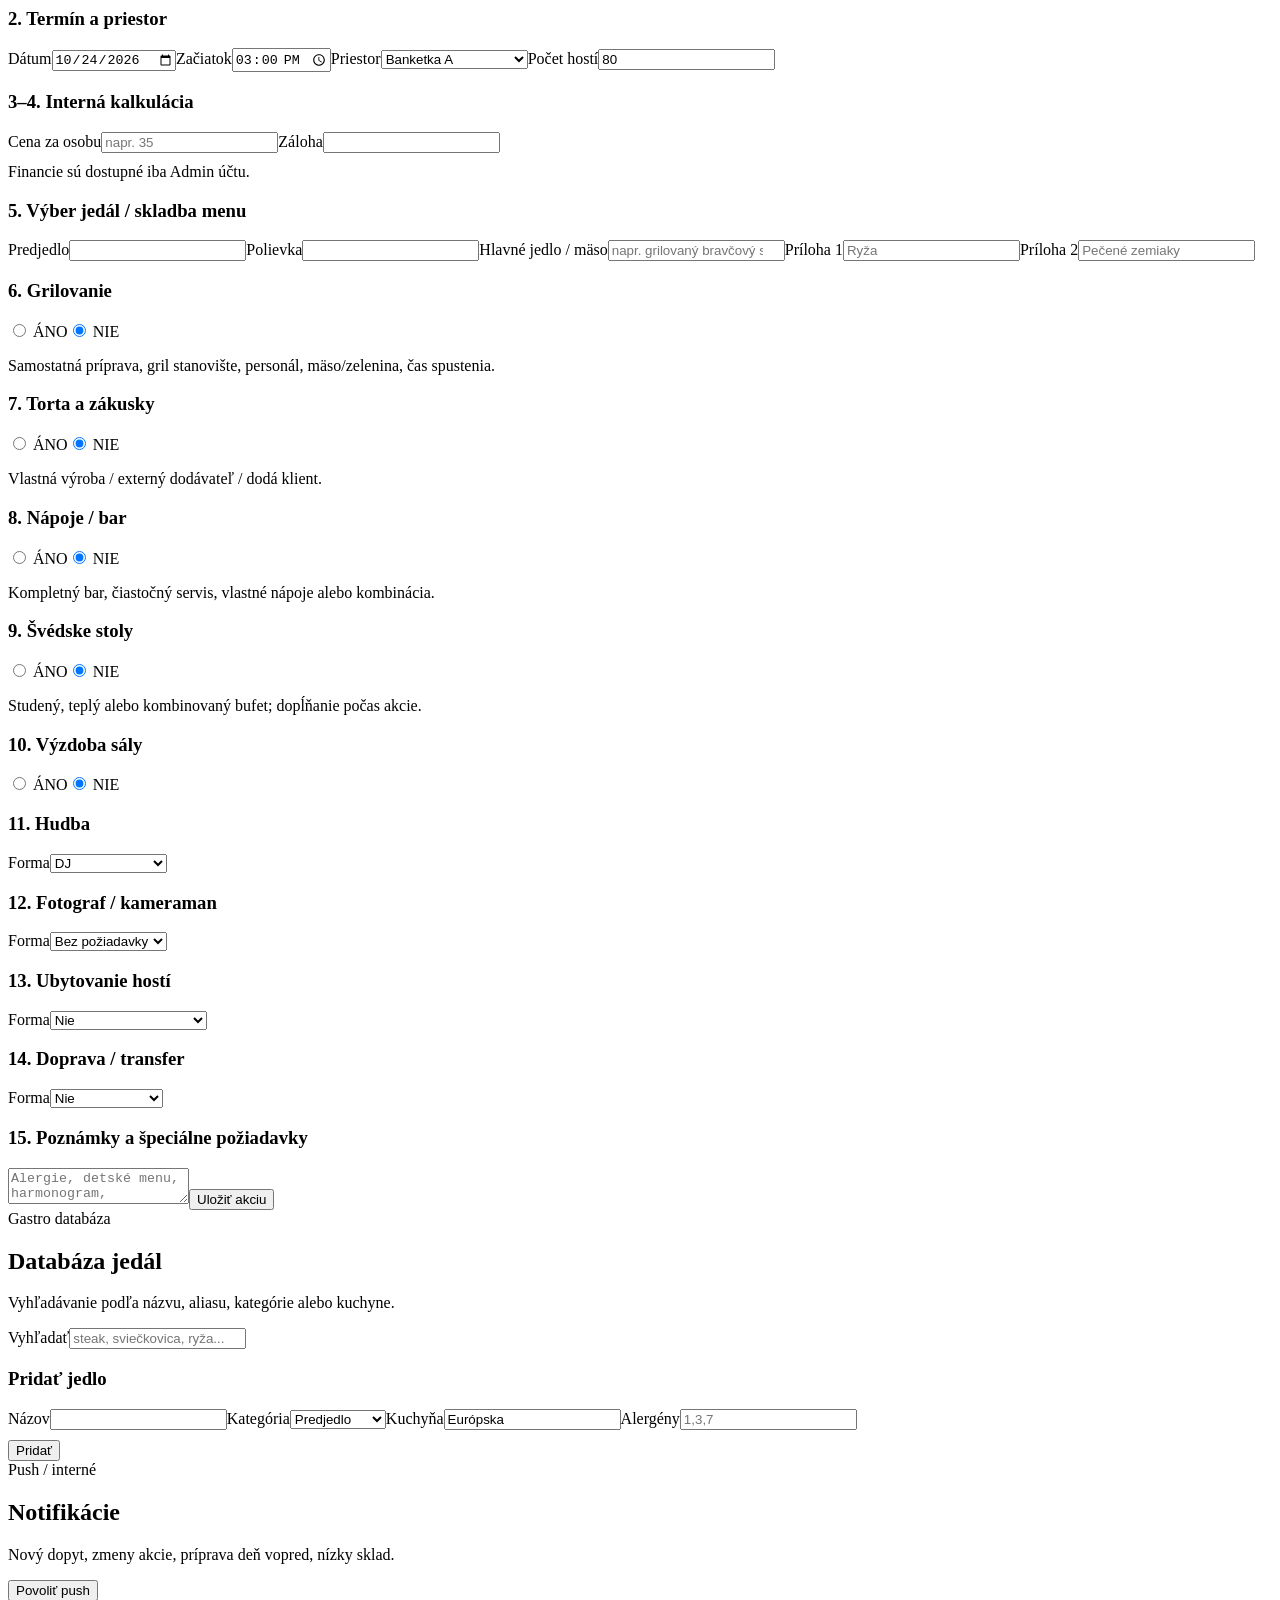
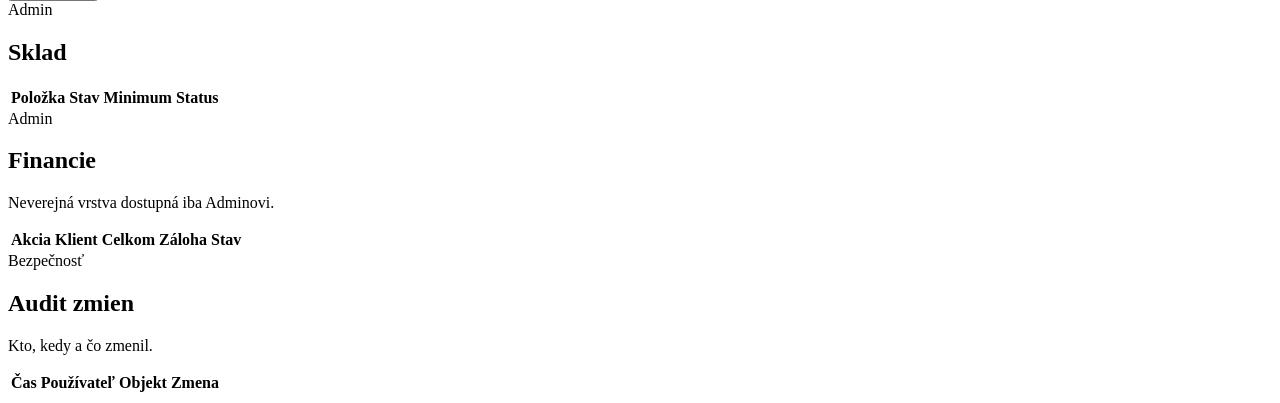
==== commit d76c6dfc: "Add files via upload" ====
--- a/index.html
+++ b/index.html
@@ -1,468 +1,30 @@
-<!DOCTYPE html>
-<html lang="sk">
-<head>
-<meta charset="UTF-8">
-<meta name="viewport" content="width=device-width,initial-scale=1">
-<title>Slávia Catering ERP – V2</title>
-<style>
-:root{
-  --bg:#f4f0e9;--surface:#fffdfa;--ink:#24201d;--muted:#756e66;--line:#ded5c8;
-  --gold:#b3975d;--dark:#24211f;--green:#55705a;--amber:#a97835;--red:#9b554e;
-  --a:#b57d46;--b:#5b7892;--c:#6d8a63;--d:#181818;--external:#7f628e;--production:#a06a34;
-  --shadow:0 10px 28px rgba(38,31,25,.08);--radius:17px;
-}
-*{box-sizing:border-box} body{margin:0;background:var(--bg);color:var(--ink);font-family:Inter,system-ui,-apple-system,Segoe UI,sans-serif}
-button,input,select,textarea{font:inherit}.app{display:grid;grid-template-columns:250px 1fr;min-height:100vh}
-.sidebar{background:var(--dark);color:#fff;padding:24px 18px;display:flex;flex-direction:column;gap:24px;position:sticky;top:0;height:100vh}
-.brand{padding:4px 10px 18px;border-bottom:1px solid #ffffff20}.brand small{color:#cdbd98;letter-spacing:.16em;text-transform:uppercase}
-.brand h1{font:500 25px Georgia,serif;margin:7px 0}.brand h1 span{color:#d7ba77}.nav{display:flex;flex-direction:column;gap:7px}
-.nav button{border:0;background:transparent;color:#d7d0c9;padding:12px 14px;border-radius:11px;text-align:left;cursor:pointer}
-.nav button.active,.nav button:hover{background:#36312d;color:#fff}.nav button.active{box-shadow:inset 3px 0 var(--gold)}
-.admin-only{border-top:1px solid #ffffff18;padding-top:16px;margin-top:8px}.role{margin-top:auto;font-size:12px;color:#aaa096;padding:10px}
-.main{min-width:0}.topbar{height:74px;padding:0 28px;background:#fffdfaed;border-bottom:1px solid var(--line);display:flex;align-items:center;justify-content:space-between;position:sticky;top:0;z-index:20;backdrop-filter:blur(10px)}
-.page-title{font:500 24px Georgia,serif}.btn{border:1px solid var(--line);background:var(--surface);padding:9px 13px;border-radius:10px;cursor:pointer;font-weight:650}
-.btn.primary{background:var(--gold);border-color:var(--gold)}.btn.dark{background:var(--dark);color:#fff;border-color:var(--dark)}
-.content{padding:26px 28px 48px;max-width:1600px;margin:auto}.view{display:none}.view.active{display:block}
-.header{display:flex;justify-content:space-between;gap:16px;align-items:flex-start;margin-bottom:20px}.kicker{text-transform:uppercase;letter-spacing:.12em;font-size:11px;color:#876d3d;font-weight:800}
-h2{font:500 31px Georgia,serif;margin:3px 0} .sub{color:var(--muted);margin:4px 0 0}
-.card{background:var(--surface);border:1px solid var(--line);border-radius:var(--radius);box-shadow:var(--shadow)}.section{padding:18px}
-.grid4{display:grid;grid-template-columns:repeat(4,1fr);gap:14px}.stat{padding:17px}.stat span{font-size:12px;color:var(--muted)}.stat b{display:block;font:500 29px Georgia,serif;margin:7px 0}
-.two{display:grid;grid-template-columns:1.25fr .75fr;gap:16px;margin-top:16px}.section-title{display:flex;justify-content:space-between;align-items:center;margin-bottom:14px}.section-title h3{margin:0;font-size:17px}
-.legend{display:flex;gap:8px;flex-wrap:wrap}.legend span{display:inline-flex;align-items:center;gap:6px;font-size:12px}.legend i{width:10px;height:10px;border-radius:3px}
-.calendar{display:grid;grid-template-columns:repeat(7,1fr);min-width:900px;border-left:1px solid var(--line);border-top:1px solid var(--line);background:#fff}
-.calendar-wrap{overflow:auto}.dow{background:var(--dark);color:#fff;text-align:center;padding:11px;font-size:12px;font-weight:700}
-.day{min-height:126px;padding:8px;border-right:1px solid var(--line);border-bottom:1px solid var(--line)}.day.muted{background:#f0ece6;color:#aaa}.num{font-weight:750;font-size:13px}
-.slot{margin-top:6px;padding:7px 8px;border-radius:8px;color:#fff;font-size:11px;cursor:pointer;line-height:1.25}.slot small{display:block;opacity:.8}.A{background:var(--a)}.B{background:var(--b)}.C{background:var(--c)}.D{background:var(--d)}.EXT{background:var(--external)}.PROD{background:var(--production)}
-.event-list{display:flex;flex-direction:column;gap:9px}.event{display:grid;grid-template-columns:82px 1fr 130px 110px;gap:12px;align-items:center;border:1px solid var(--line);border-radius:12px;padding:11px;cursor:pointer;background:#fff}
-.id{font-size:11px;color:var(--muted)}.event b{display:block}.meta{font-size:12px;color:var(--muted);margin-top:3px}.place{padding:6px 9px;border-radius:999px;color:#fff;font-size:11px;font-weight:800;text-align:center}
-.hero{background:var(--dark);color:#fff;border-radius:20px;padding:22px;display:flex;justify-content:space-between;gap:18px;align-items:flex-start}.hero h2{color:#fff}.hero-meta{display:flex;gap:18px;flex-wrap:wrap;margin-top:10px}.hero-meta span{display:block;font-size:10px;color:#aaa;text-transform:uppercase}.hero-meta b{font-size:13px}
-.tabs{display:flex;gap:7px;overflow:auto;margin:16px 0}.tab{border:1px solid var(--line);background:#fff;padding:9px 12px;border-radius:999px;white-space:nowrap;font-size:12px}.tab.active{background:var(--gold);font-weight:800}
-.info-grid{display:grid;grid-template-columns:repeat(4,1fr);gap:12px}.info{padding:15px}.info .label{font-size:10px;letter-spacing:.09em;text-transform:uppercase;color:var(--muted)}.info .value{font-weight:750;margin-top:5px}
-.timeline{position:relative}.timeline:before{content:"";position:absolute;left:64px;top:8px;bottom:8px;width:1px;background:var(--line)}
-.titem{display:grid;grid-template-columns:50px 1fr;gap:28px;padding-bottom:13px;position:relative}.time{font-size:12px;font-weight:800;text-align:right;color:#80683d;padding-top:12px}.time:after{content:"";position:absolute;left:60px;top:15px;width:9px;height:9px;background:var(--gold);border:3px solid var(--surface);border-radius:50%}
-.tcontent{border:1px solid var(--line);border-left:4px solid var(--gold);border-radius:12px;padding:11px 13px;background:#fff}.tcontent.program{border-left-color:var(--green)}.tcontent.service{border-left-color:#746786}
-.tcontent small{color:var(--muted);text-transform:uppercase;letter-spacing:.08em}.tcontent b{display:block;margin:2px 0}.tcontent p{margin:3px 0 0;font-size:12px;color:var(--muted)}
-.course-list{display:flex;flex-direction:column;gap:8px}.course{padding:11px;border:1px solid var(--line);border-radius:11px;background:#fff}.course-top{display:flex;justify-content:space-between;gap:8px}.course p{margin:4px 0 0;color:var(--muted);font-size:12px}
-.admin-grid{display:grid;grid-template-columns:1fr 1fr;gap:16px}.stock-row{display:grid;grid-template-columns:1fr 90px 110px;gap:10px;padding:10px 0;border-bottom:1px solid var(--line)}.stock-row:last-child{border:0}.low{color:var(--red);font-weight:800}
-.note{background:#f7f1e5;padding:12px 14px;border-radius:11px;color:#68583e;font-size:13px}
-@media(max-width:1050px){.grid4,.info-grid{grid-template-columns:repeat(2,1fr)}.two,.admin-grid{grid-template-columns:1fr}}
-@media(max-width:760px){.app{grid-template-columns:1fr}.sidebar{position:static;height:auto}.nav{display:grid;grid-template-columns:1fr 1fr}.topbar{position:static}.content{padding:18px 14px}.grid4,.info-grid{grid-template-columns:1fr}.event{grid-template-columns:1fr}.hero{flex-direction:column}}
-</style>
-</head>
-<body>
-<div class="app">
-<aside class="sidebar">
-  <div class="brand"><small>interný systém</small><h1>Slávia <span>Catering</span></h1></div>
-  <div class="nav">
-    <button class="active" data-view="dashboard">Prehľad</button>
-    <button data-view="calendar">Kalendár</button>
-    <button data-view="clients">Akcie / klienti</button>
+<!doctype html><html lang="sk"><head><meta charset="utf-8"><meta name="viewport" content="width=device-width,initial-scale=1"><title>EventDesk — Slávia Catering</title><link rel="manifest" href="manifest.json"><link rel="stylesheet" href="styles.css"></head><body>
+<div id="loginOverlay" class="login-overlay">
+<form id="loginForm" class="login-box">
+  <div class="kicker">Interný prístup</div>
+  <h1>EventDesk</h1>
+  <p>Slávia Catering · prístup len pre interné účty</p>
+  <div class="field"><span>E-mail</span><input id="loginEmail" type="email" autocomplete="email" required></div>
+  <div class="field"><span>Jednorazový kód</span><input id="loginOtp" type="text" inputmode="numeric" autocomplete="one-time-code" placeholder="6-miestny kód"></div>
+  <div class="grid g2" style="margin-top:10px">
+    <button class="btn" type="button" id="sendOtpBtn">Poslať kód</button>
+    <button class="btn primary" type="submit">Prihlásiť</button>
   </div>
-  <div class="nav admin-only">
-    <button data-view="stock">Sklad & inventúra</button>
-    <button data-view="admin">Admin</button>
-  </div>
-  <div class="role">Demo rola: <b>Prevádzkar / Admin</b><br>Financie a sklad sú neverejné.</div>
-</aside>
-
-<main class="main">
-<div class="topbar"><div class="page-title" id="pageTitle">Prehľad</div><div><button class="btn primary" data-go="new-event">+ Nová akcia</button></div></div>
-<div class="content">
-
-<section class="view active" id="dashboard">
-  <div class="header"><div><div class="kicker">Prevádzka</div><h2>Prehľad akcií</h2><p class="sub">Najbližšie termíny a obsadenosť priestorov.</p></div></div>
-  <div class="grid4">
-    <div class="card stat"><span>Najbližšia akcia</span><b>1. 10.</b><small>Svadba · Banketka D</small></div>
-    <div class="card stat"><span>Akcie tento mesiac</span><b>6</b><small>4 interné · 1 externá · 1 výroba</small></div>
-    <div class="card stat"><span>Voľné soboty</span><b>3</b><small>október 2026</small></div>
-    <div class="card stat"><span>Externé zákazky</span><b>2</b><small>vrátane výroby cateringu</small></div>
-  </div>
-  <div class="two">
-    <div class="card section"><div class="section-title"><h3>Najbližšie akcie</h3><button class="btn" data-go="calendar">Kalendár</button></div>
-      <div class="event-list">
-        <div class="event" data-go="event"><div><div class="id">SC-2026-0101</div><b>1. október</b></div><div><b>Martina & Peter</b><div class="meta">Svadba · 100 hostí</div></div><span class="place D">Banketka D</span><span>14:00</span></div>
-        <div class="event" data-go="event"><div><div class="id">SC-2026-0103</div><b>3. október</b></div><div><b>Nestlé</b><div class="meta">Firemná akcia · 64 hostí</div></div><span class="place B">Banketka B</span><span>17:00</span></div>
-        <div class="event" data-go="event"><div><div class="id">SC-2026-1017</div><b>17. október</b></div><div><b>Svadba – externá</b><div class="meta">120 hostí · Kultúrny dom</div></div><span class="place EXT">Externá lokalita</span><span>15:00</span></div>
-      </div>
-    </div>
-    <div class="card section"><div class="section-title"><h3>Typy lokalít</h3></div>
-      <div class="legend">
-        <span><i class="A"></i>Banketka A</span><span><i class="B"></i>Banketka B</span><span><i class="C"></i>Banketka C</span><span><i class="D"></i>Banketka D</span><span><i class="EXT"></i>Externá lokalita</span><span><i class="PROD"></i>Len výroba cateringu</span>
-      </div>
-      <div class="note" style="margin-top:16px">Každá akcia má vlastné ID. Kliknutie na termín v kalendári otvorí kartu konkrétneho klienta a programu akcie. Doplnkové gastro položky sú voliteľné a zobrazia sa iba vtedy, keď sú súčasťou konkrétnej objednávky.</div>
-    </div>
-  </div>
-</section>
-
-<section class="view" id="calendar">
-  <div class="header"><div><div class="kicker">Rezervácie</div><h2>Október 2026</h2><p class="sub">Farba označuje priestor alebo typ realizácie.</p></div></div>
-  <div class="legend" style="margin-bottom:14px">
-    <span><i class="A"></i>A</span><span><i class="B"></i>B</span><span><i class="C"></i>C</span><span><i class="D"></i>D</span><span><i class="EXT"></i>Externá</span><span><i class="PROD"></i>Výroba</span>
-  </div>
-  <div class="card calendar-wrap"><div class="calendar" id="calendarGrid"></div></div>
-</section>
-
-<section class="view" id="event">
-  <div class="hero">
-    <div><div class="kicker">SC-2026-0101</div><h2>Martina & Peter · Svadba</h2>
-      <div class="hero-meta">
-        <div><span>Dátum</span><b>1. 10. 2026</b></div><div><span>Začiatok</span><b>14:00</b></div><div><span>Hostia</span><b>100</b></div><div><span>Priestor</span><b>Banketka D</b></div>
-      </div>
-    </div>
-    <div><span class="place D">Banketka D</span></div>
-  </div>
-  <div class="tabs"><button class="tab active">Prehľad</button><button class="tab">Program akcie</button><button class="tab">Menu & chody</button><button class="tab">Príprava</button><button class="tab">Dokumenty</button><button class="tab">Poznámky</button></div>
-
-  <div class="info-grid">
-    <div class="card info"><div class="label">Klient</div><div class="value">Martina Nováková</div></div>
-    <div class="card info"><div class="label">Kontakt</div><div class="value">0900 000 000</div></div>
-    <div class="card info"><div class="label">Typ akcie</div><div class="value">Svadba</div></div>
-    <div class="card info"><div class="label">Lokalita</div><div class="value">Banketka D</div></div>
-  </div>
-
-  <div class="two">
-    <div style="display:flex;flex-direction:column;gap:16px">
-      <div class="card section"><div class="section-title"><h3>Menu & chody</h3><button class="btn">+ Pridať chod</button></div><div class="course-list">
-        <div class="course">
-          <div class="course-top"><b>Welcome drink</b><span>14:30</span></div>
-          <p><strong>Obsah:</strong> Prosecco, nealkoholické prosecco, minerálna voda, pomarančový džús, drobné finger food.</p>
-          <p><strong>Množstvo:</strong> 100 hostí</p>
-        </div>
-        <div class="course">
-          <div class="course-top"><b>1. chod · Predjedlo</b><span>16:00</span></div>
-          <p><strong>Obsah:</strong> Kuracia paštéta, brusnicové chutney, toastovaný chlieb, šalátové listy.</p>
-          <p><strong>Množstvo:</strong> 96 klasických + 4 vegetariánske porcie</p>
-        </div>
-        <div class="course">
-          <div class="course-top"><b>2. chod · Polievka</b><span>16:30</span></div>
-          <p><strong>Obsah:</strong> Hovädzí vývar, domáce rezance, koreňová zelenina, mäso.</p>
-          <p><strong>Množstvo:</strong> 100 porcií</p>
-        </div>
-        <div class="course">
-          <div class="course-top"><b>3. chod · Hlavné jedlo</b><span>17:00</span></div>
-          <p><strong>Kuracie:</strong> Supreme z kuracieho mäsa, zemiakové pyré, zelenina, omáčka · 60×</p>
-          <p><strong>Hovädzie:</strong> Hovädzie mäso, gratinované zemiaky, zelenina, omáčka · 36×</p>
-          <p><strong>Vegetariánske:</strong> Grilovaný syr / zeleninová alternatíva · 4×</p>
-        </div>
-        <div class="course">
-          <div class="course-top"><b>Torta</b><span>19:30</span></div>
-          <p><strong>Obsah:</strong> Externá svadobná torta, Slávia zabezpečuje skladovanie, servírovanie a taniere.</p>
-          <p><strong>Množstvo:</strong> približne 100 porcií</p>
-        </div>
-        <div class="course">
-          <div class="course-top"><b>Dezerty / sladký stôl</b><span>voliteľné</span></div>
-          <p><strong>Obsah:</strong> podľa konkrétnej akcie – zákusky, dezerty, ovocie alebo iný sladký servis.</p>
-          <p><strong>Realizácia:</strong> vlastná výroba, externý dodávateľ alebo dodávka klienta.</p>
-        </div>
-        <div class="course">
-          <div class="course-top"><b>Večerný bufet</b><span>20:00</span></div>
-          <p><strong>Teplá časť:</strong> mini rezne, pečené mäso, zemiaky, teplá zelenina.</p>
-          <p><strong>Studená časť:</strong> syry, údeniny, šaláty, pečivo, dipy.</p>
-        </div>
-        <div class="course">
-          <div class="course-top"><b>Ďalšie doplnkové položky</b><span>podľa objednávky</span></div>
-          <p><strong>Možnosti:</strong> nápojový servis, externé dodávky, vlastné položky klienta, tematický servis alebo iná individuálna požiadavka.</p>
-        </div>
-        <div class="course">
-          <div class="course-top"><b>4. chod · Polnočné jedlo</b><span>23:30</span></div>
-          <p><strong>Obsah:</strong> Kapustnica s mäsom, klobásou a chlebom.</p>
-          <p><strong>Množstvo:</strong> 100 porcií</p>
-        </div>
-      </div></div>
-
-      <div class="card section"><div class="section-title"><h3>Príprava</h3></div><div class="course-list">
-        <div class="course"><b>Deň -1</b><p>Vývar · marinovanie mäsa · príprava základov · inventár · príprava doplnkových gastro zón podľa objednávky.</p></div>
-        <div class="course"><b>Ráno v deň akcie</b><p>Prílohy · dokončenie jedál · dekorovanie · kontrola sály.</p></div>
-      </div></div>
-    </div>
-
-    <div class="card section"><div class="section-title"><h3>Program akcie</h3><button class="btn">+ Bod programu</button></div>
-      <div class="timeline">
-        <div class="titem"><div class="time">14:00</div><div class="tcontent program"><small>Program</small><b>Začiatok akcie / príchod hostí</b><p>Privítanie hostí.</p></div></div>
-        <div class="titem"><div class="time">14:30</div><div class="tcontent"><small>Gastro</small><b>Welcome drink</b><p>Prosecco, nealko, finger food.</p></div></div>
-        <div class="titem"><div class="time">15:00</div><div class="tcontent program"><small>Program</small><b>Obrad</b><p>Záhrada · približne 30 min.</p></div></div>
-        <div class="titem"><div class="time">16:00</div><div class="tcontent"><small>1. chod</small><b>Predjedlo</b><p>Servis prvého chodu.</p></div></div>
-        <div class="titem"><div class="time">16:30</div><div class="tcontent"><small>2. chod</small><b>Polievka</b><p>Servis polievky.</p></div></div>
-        <div class="titem"><div class="time">17:00</div><div class="tcontent"><small>3. chod</small><b>Hlavné jedlo</b><p>Servis hlavného menu.</p></div></div>
-        <div class="titem"><div class="time">19:30</div><div class="tcontent service"><small>Servis</small><b>Krájanie torty</b><p>Externá torta · cca 100 porcií.</p></div></div>
-        <div class="titem"><div class="time">20:00</div><div class="tcontent"><small>Gastro</small><b>Večerný servis / doplnkové gastro</b><p>Bufet, dezerty alebo ďalšie položky podľa objednávky.</p></div></div>
-        <div class="titem"><div class="time">21:00</div><div class="tcontent program"><small>Program</small><b>Prvý tanec / voľný program</b><p>Pokračovanie svadobného programu.</p></div></div>
-        <div class="titem"><div class="time">23:30</div><div class="tcontent"><small>4. chod</small><b>Polnočné jedlo</b><p>Kapustnica.</p></div></div>
-      </div>
-    </div>
-  </div>
-</section>
-
-<section class="view" id="clients">
-  <div class="header"><div><div class="kicker">CRM / Akcie</div><h2>Akcie a klienti</h2><p class="sub">Každá akcia má jedinečné ID a kompletnú kartu.</p></div></div>
-  <div class="card section"><div class="event-list">
-    <div class="event" data-go="event"><div><div class="id">SC-2026-0101</div><b>Martina & Peter</b></div><div><b>Svadba</b><div class="meta">1. 10. 2026 · 100 hostí</div></div><span class="place D">Banketka D</span><span>Aktívna</span></div>
-    <div class="event" data-go="event"><div><div class="id">SC-2026-1017</div><b>Externá svadba</b></div><div><b>Svadba</b><div class="meta">17. 10. 2026 · 120 hostí</div></div><span class="place EXT">Kultúrny dom</span><span>Aktívna</span></div>
-    <div class="event" data-go="event"><div><div class="id">SC-2026-1022</div><b>Zákazkový catering</b></div><div><b>Výroba</b><div class="meta">22. 10. 2026 · bez obsluhy na mieste</div></div><span class="place PROD">Len výroba</span><span>Aktívna</span></div>
-  </div></div>
-</section>
-
-
-<section class="view" id="new-event">
-  <div class="header">
-    <div><div class="kicker">Nová zákazka</div><h2>Vytvoriť novú akciu</h2><p class="sub">Jedno miesto pre klienta, termín, priestor, rozsah služieb a internú kalkuláciu.</p></div>
-  </div>
-
-  <div class="two">
-    <div style="display:flex;flex-direction:column;gap:16px">
-      <div class="card section">
-        <div class="section-title"><h3>1. Základné údaje</h3><span class="id">Nové ID sa vytvorí po uložení</span></div>
-        <div class="info-grid">
-          <label class="info"><div class="label">Typ akcie</div><select id="neType" style="width:100%;margin-top:7px;padding:9px;border:1px solid var(--line);border-radius:9px"><option>Svadba</option><option>Oslava</option><option>Firemná akcia</option><option>Kar</option><option>Zákazkový catering</option><option>Iné</option></select></label>
-          <label class="info"><div class="label">Dátum</div><input id="neDate" type="date" value="2026-10-24" style="width:100%;margin-top:7px;padding:9px;border:1px solid var(--line);border-radius:9px"></label>
-          <label class="info"><div class="label">Začiatok</div><input id="neStart" type="time" value="15:00" style="width:100%;margin-top:7px;padding:9px;border:1px solid var(--line);border-radius:9px"></label>
-          <label class="info"><div class="label">Počet hostí</div><input id="neGuests" type="number" min="1" value="100" style="width:100%;margin-top:7px;padding:9px;border:1px solid var(--line);border-radius:9px"></label>
-        </div>
-      </div>
-
-      <div class="card section">
-        <div class="section-title"><h3>2. Klient</h3></div>
-        <div class="info-grid">
-          <label class="info"><div class="label">Meno / firma</div><input value="Nový klient" style="width:100%;margin-top:7px;padding:9px;border:1px solid var(--line);border-radius:9px"></label>
-          <label class="info"><div class="label">Telefón</div><input placeholder="+421..." style="width:100%;margin-top:7px;padding:9px;border:1px solid var(--line);border-radius:9px"></label>
-          <label class="info"><div class="label">E-mail</div><input type="email" placeholder="email@..." style="width:100%;margin-top:7px;padding:9px;border:1px solid var(--line);border-radius:9px"></label>
-          <label class="info"><div class="label">Poznámka</div><input placeholder="Základná požiadavka..." style="width:100%;margin-top:7px;padding:9px;border:1px solid var(--line);border-radius:9px"></label>
-        </div>
-      </div>
-
-      <div class="card section">
-        <div class="section-title"><h3>3. Miesto realizácie</h3></div>
-        <div class="info-grid">
-          <label class="info"><div class="label">Typ lokality</div><select id="nePlace" style="width:100%;margin-top:7px;padding:9px;border:1px solid var(--line);border-radius:9px"><option value="A">Banketka A</option><option value="B">Banketka B</option><option value="C">Banketka C</option><option value="D" selected>Banketka D</option><option value="EXT">Externá lokalita</option><option value="PROD">Len výroba cateringu</option></select></label>
-          <label class="info"><div class="label">Externá lokalita / adresa</div><input placeholder="Napr. Kultúrny dom Kanianka" style="width:100%;margin-top:7px;padding:9px;border:1px solid var(--line);border-radius:9px"></label>
-          <div class="info"><div class="label">Dostupnosť</div><div class="value" id="availability">Banketka D je voľná</div></div>
-          <div class="info"><div class="label">Stav</div><div class="value">Predbežný dopyt</div></div>
-        </div>
-      </div>
-
-      <div class="card section">
-        <div class="section-title"><h3>4. Cena za osobu</h3></div>
-        <div class="course-list">
-          <div class="course">
-            <div class="course-top"><b>Počet hostí</b><span id="guestCountPreview">100</span></div>
-            <p>Preberá sa zo základných údajov akcie.</p>
-          </div>
-          <div class="course">
-            <div class="course-top"><b>Cena za osobu</b><span id="pricePerPersonLabel">20,00 €</span></div>
-            <label style="display:flex;align-items:center;gap:8px;margin-top:10px;flex-wrap:wrap">
-              <input id="customPrice" type="number" min="0" step="0.01" value="20" style="width:120px;padding:10px;border:1px solid var(--line);border-radius:9px"> €
-              <span style="color:var(--muted);font-size:12px">Manuálne zadávaná cena podľa dohody s klientom.</span>
-            </label>
-          </div>
-        </div>
-      </div>
-
-      
-      <div class="card section">
-        <div class="section-title">
-          <h3>5. Výber jedál / skladba menu</h3>
-          <button class="btn" type="button" id="addMenuCourse">+ Pridať chod</button>
-        </div>
-
-        <div class="note" style="margin-bottom:12px">
-          Manažér skladá konkrétne menu z databázy jedál. Vyhľadá jedlo alebo surovinu, vyberie variant a môže kombinovať prílohy v pomere, napr. ryža 50 % / zemiaky 50 %.
-        </div>
-
-        <div id="menuBuilder" class="course-list">
-          <div class="course menu-course">
-            <div class="course-top"><b>Predjedlo</b><span>voliteľné</span></div>
-            <label style="display:block;margin-top:8px">
-              <input class="dish-search" list="dishCatalog" placeholder="Začni písať názov jedla..." style="width:100%;padding:10px;border:1px solid var(--line);border-radius:9px">
-            </label>
-          </div>
-
-          <div class="course menu-course">
-            <div class="course-top"><b>Polievka</b><span>voliteľné</span></div>
-            <label style="display:block;margin-top:8px">
-              <input class="dish-search" list="dishCatalog" placeholder="Napr. hovädzí vývar, cesnaková..." style="width:100%;padding:10px;border:1px solid var(--line);border-radius:9px">
-            </label>
-          </div>
-
-          <div class="course menu-course">
-            <div class="course-top"><b>Hlavné jedlo</b><span>hlavný chod</span></div>
-            <div style="display:grid;grid-template-columns:1.4fr 1fr 1fr;gap:8px;margin-top:8px">
-              <input class="dish-search" list="dishCatalog" placeholder="Mäso / hlavné jedlo, napr. grilovaný steak" style="width:100%;padding:10px;border:1px solid var(--line);border-radius:9px">
-              <input class="side-search" list="sideCatalog" placeholder="Príloha 1" style="width:100%;padding:10px;border:1px solid var(--line);border-radius:9px">
-              <input class="side-search" list="sideCatalog" placeholder="Príloha 2" style="width:100%;padding:10px;border:1px solid var(--line);border-radius:9px">
-            </div>
-            <div style="display:flex;gap:10px;align-items:center;flex-wrap:wrap;margin-top:8px">
-              <label>Poměr príloh
-                <input class="side-ratio-a" type="number" min="0" max="100" value="50" style="width:72px;padding:8px;border:1px solid var(--line);border-radius:9px"> %
-              </label>
-              <span>:</span>
-              <label>
-                <input class="side-ratio-b" type="number" min="0" max="100" value="50" style="width:72px;padding:8px;border:1px solid var(--line);border-radius:9px"> %
-              </label>
-            </div>
-          </div>
-        </div>
-
-        <datalist id="dishCatalog">
-          <option value="Grilovaný bravčový steak">
-          <option value="Bravčová panenka">
-          <option value="Kuracie stripsy">
-          <option value="Kuracie supreme">
-          <option value="Hovädzí steak">
-          <option value="Pečené kačacie stehno">
-          <option value="Vyprážaný syr">
-          <option value="Grilovaný hermelín">
-          <option value="Hovädzí vývar">
-          <option value="Cesnaková polievka">
-          <option value="Paradajková polievka">
-          <option value="Caprese">
-          <option value="Paštéta s chutney">
-        </datalist>
-
-        <datalist id="sideCatalog">
-          <option value="Ryža">
-          <option value="Pečené zemiaky">
-          <option value="Zemiakové pyré">
-          <option value="Gratinované zemiaky">
-          <option value="Hranolky">
-          <option value="Grilovaná zelenina">
-          <option value="Šalát">
-          <option value="Kuskus">
-        </datalist>
-      </div>
-    </div>
-
-    <div style="display:flex;flex-direction:column;gap:16px">
-      <div class="card section" style="position:sticky;top:92px">
-        <div class="section-title"><h3>Interná kalkulácia</h3><span class="id">ADMIN</span></div>
-        <div class="course-list">
-          <div class="course"><div class="course-top"><b>Počet hostí</b><span id="calcGuests">100</span></div></div>
-          <div class="course"><div class="course-top"><b>Cena / osoba</b><span id="calcPricePerPerson">20,00 €</span></div></div>
-          <div class="course"><div class="course-top"><b>Orientačná cena akcie</b><span id="grandTotal" style="font-size:22px;font-weight:800">2 000,00 €</span></div><p>Zatiaľ iba jednoduchý model počet hostí × cena za osobu.</p></div>
-        </div>
-        <div style="display:flex;gap:8px;flex-wrap:wrap;margin-top:14px">
-          <button class="btn dark" type="button" id="saveEvent">Vytvoriť akciu</button>
-          <button class="btn" type="button" data-go="calendar">Zrušiť</button>
-        </div>
-        <div id="saveMsg" class="note" style="display:none;margin-top:12px"></div>
-      </div>
-    </div>
-  </div>
-</section>
-
-<section class="view" id="stock">
-  <div class="header"><div><div class="kicker">Neverejná vrstva</div><h2>Sklad & inventúra</h2><p class="sub">Viditeľné iba pre prevádzkara/Admina.</p></div></div>
-  <div class="admin-grid">
-    <div class="card section"><div class="section-title"><h3>Zásoby</h3><button class="btn">+ Príjem</button></div>
-      <div class="stock-row"><b>Prosecco</b><span>28 fl.</span><span class="low">min. 36</span></div>
-      <div class="stock-row"><b>Káva</b><span>14 kg</span><span>OK</span></div>
-      <div class="stock-row"><b>Minerálka 0,33</b><span>184 ks</span><span>OK</span></div>
-      <div class="stock-row"><b>Servítky krémové</b><span>320 ks</span><span class="low">dokúpiť</span></div>
-    </div>
-    <div class="card section"><div class="section-title"><h3>Inventár</h3><button class="btn">Inventúra</button></div>
-      <div class="stock-row"><b>Pohár na víno</b><span>246 ks</span><span>OK</span></div>
-      <div class="stock-row"><b>Pohár prosecco</b><span>118 ks</span><span class="low">chýba 12</span></div>
-      <div class="stock-row"><b>Biely obrus</b><span>42 ks</span><span>OK</span></div>
-      <div class="stock-row"><b>Stolička banketová</b><span>186 ks</span><span>OK</span></div>
-    </div>
-  </div>
-</section>
-
-<section class="view" id="admin">
-  <div class="header"><div><div class="kicker">Prevádzkar / Admin</div><h2>Admin vrstva</h2><p class="sub">Citlivé prevádzkové údaje sú oddelené od bežnej obsluhy.</p></div></div>
-  <div class="card section"><div class="note">Sem neskôr patria financie, zálohy, nákupné ceny, dodávatelia, užívateľské role, audit zmien a ďalšie interné údaje. V klientskom detaile sa tieto údaje bežnému používateľovi nezobrazujú.</div></div>
-</section>
-
-</div></main>
-</div>
-
-<script>
-const titles={dashboard:'Prehľad',calendar:'Kalendár',event:'Karta akcie',clients:'Akcie / klienti',stock:'Sklad & inventúra',admin:'Admin','new-event':'Nová akcia'};
-function showView(id){
- document.querySelectorAll('.view').forEach(v=>v.classList.remove('active'));
- document.getElementById(id).classList.add('active');
- document.querySelectorAll('[data-view]').forEach(b=>b.classList.toggle('active',b.dataset.view===id));
- document.getElementById('pageTitle').textContent=titles[id]||id;
- window.scrollTo(0,0);
-}
-document.querySelectorAll('[data-view]').forEach(b=>b.onclick=()=>showView(b.dataset.view));
-document.querySelectorAll('[data-go]').forEach(b=>b.onclick=()=>showView(b.dataset.go));
-
-const cal=document.getElementById('calendarGrid');
-['Po','Ut','St','Št','Pi','So','Ne'].forEach(x=>{let e=document.createElement('div');e.className='dow';e.textContent=x;cal.appendChild(e)});
-const slots={
- 1:[['D','SC-2026-0101','Svadba · 100','Banketka D']],
- 3:[['B','SC-2026-0103','Firemná · 64','Banketka B']],
- 10:[['A','SC-2026-1010','Oslava · 42','Banketka A']],
- 17:[['EXT','SC-2026-1017','Svadba · 120','Kultúrny dom']],
- 22:[['PROD','SC-2026-1022','Zákazkový catering','Len výroba']],
- 24:[['C','SC-2026-1024','Oslava · 55','Banketka C']],
- 31:[['D','SC-2026-1031','Svadba · 90','Banketka D'],['A','SC-2026-1031A','Oslava · 35','Banketka A']]
-};
-const start=3;
-for(let i=0;i<start;i++){let e=document.createElement('div');e.className='day muted';e.innerHTML='<span class="num">'+(28+i)+'</span>';cal.appendChild(e)}
-for(let d=1;d<=31;d++){
- let e=document.createElement('div');e.className='day';e.innerHTML='<span class="num">'+d+'</span>';
- (slots[d]||[]).forEach(s=>{
-   let x=document.createElement('div');x.className='slot '+s[0];x.innerHTML='<b>'+s[2]+'</b><small>'+s[3]+' · '+s[1]+'</small>';
-   x.onclick=()=>showView('event');e.appendChild(x);
- });
- cal.appendChild(e);
-}
-
-function money(v){return new Intl.NumberFormat('sk-SK',{style:'currency',currency:'EUR'}).format(v||0)}
-let currentPrice=20;
-function recalc(){
-  const guests=Math.max(1,parseInt(document.getElementById('neGuests')?.value)||1);
-  const custom=Math.max(0,parseFloat(document.getElementById('customPrice')?.value)||0);
-  currentPrice=custom;
-  document.getElementById('guestCountPreview').textContent=guests;
-  document.getElementById('calcGuests').textContent=guests;
-  document.getElementById('pricePerPersonLabel').textContent=money(currentPrice);
-  document.getElementById('calcPricePerPerson').textContent=money(currentPrice);
-  document.getElementById('grandTotal').textContent=money(guests*currentPrice);
-}
-document.getElementById('customPrice')?.addEventListener('input',recalc);
-document.getElementById('neGuests')?.addEventListener('input',recalc);
-document.getElementById('nePlace')?.addEventListener('change',e=>{
-  const names={A:'Banketka A',B:'Banketka B',C:'Banketka C',D:'Banketka D',EXT:'Externá lokalita',PROD:'Len výroba cateringu'};
-  document.getElementById('availability').textContent = names[e.target.value] + (['A','B','C','D'].includes(e.target.value)?' je voľná':' – dostupnosť sa rieši individuálne');
-});
-document.getElementById('saveEvent')?.addEventListener('click',()=>{
-  const d=document.getElementById('neDate').value;
-  const t=document.getElementById('neType').value;
-  const msg=document.getElementById('saveMsg');
-  msg.style.display='block';
-  msg.textContent='Demo: akcia '+t+' na '+d+' by sa teraz uložila, dostala vlastné ID a zobrazila v kalendári.';
-});
-recalc();
-
-// Detail tabs – visual state in prototype
-const tabs=document.querySelectorAll('#event .tab');
-tabs.forEach(tab=>tab.addEventListener('click',()=>{
-  tabs.forEach(t=>t.classList.remove('active'));
-  tab.classList.add('active');
-}));
-
-// Demo buttons which do not yet write to backend give visible feedback instead of being dead.
-document.querySelectorAll('#event .btn').forEach(btn=>{
-  if(!btn.dataset.go){
-    btn.addEventListener('click',()=>{
-      const old=btn.textContent;
-      btn.textContent='Demo – Firebase neskôr';
-      setTimeout(()=>btn.textContent=old,1200);
-    });
-  }
-});
-
-
-document.getElementById('addMenuCourse')?.addEventListener('click',()=>{
-  const wrap=document.getElementById('menuBuilder');
-  const row=document.createElement('div');
-  row.className='course menu-course';
-  row.innerHTML='<div class="course-top"><b>Ďalší chod</b><span>voliteľné</span></div><input class="dish-search" list="dishCatalog" placeholder="Vyhľadať jedlo..." style="width:100%;margin-top:8px;padding:10px;border:1px solid var(--line);border-radius:9px">';
-  wrap.appendChild(row);
-});
-
-</script>
-</body>
-</html>+  <div class="note" style="margin-top:12px">Používame Neon Auth. Kód príde na e-mail registrovaného interného používateľa.</div>
+  <div id="loginStatus" class="muted" style="margin-top:8px"></div>
+</form></div>
+<div class="app"><aside class="sidebar"><div class="brand"><small>event & catering management</small><h1>Event<span>Desk</span></h1><div class="client">Slávia Catering · pilot</div></div><div class="nav"><button class="active" data-view="dashboard">Prehľad</button><button data-view="inquiries">Dopyty</button><button data-view="calendar">Kalendár</button><button data-view="events">Akcie / klienti</button><button data-view="new-event">+ Nová akcia</button><button data-view="foods">Databáza jedál</button><button data-view="notifications">Notifikácie</button></div><div class="nav" data-admin-only><button data-view="stock">Sklad</button><button data-view="finance">Financie</button><button data-view="audit">Audit</button></div><div class="role"><span id="userLabel">neprihlásený</span><br><button id="logoutBtn" class="btn small" style="margin-top:8px">Odhlásiť</button></div></aside>
+<main class="main"><div class="topbar"><strong id="pageTitle">Prehľad</strong><div class="topactions"><a class="btn" href="reservations.html" target="_blank">Verejné rezervácie</a><button class="btn primary" data-go="new-event">+ Nová akcia</button></div></div><div class="content">
+<section class="view active" id="dashboard"><div class="header"><div><div class="kicker">Prevádzka</div><h2>Prehľad</h2><p class="sub">Termíny, dopyty, financie a upozornenia na jednom mieste.</p></div></div><div class="grid g4"><div class="card stat"><span>Aktívne akcie</span><b id="statEvents">0</b></div><div class="card stat"><span>Nové dopyty</span><b id="statQueries">0</b></div><div class="card stat"><span>Hodnota akcií</span><b id="statRevenue">0 €</b></div><div class="card stat"><span>Neprečítané upozornenia</span><b id="statUnread">0</b></div></div><div class="grid g2" style="margin-top:15px"><div class="card section"><div class="section-title"><h3>Najbližšie akcie</h3><button class="btn small" data-view="calendar">Kalendár</button></div><div id="dashEvents"></div></div><div class="card section"><div class="section-title"><h3>Rýchle akcie</h3></div><div class="grid g2"><button class="btn primary" data-view="inquiries">Spracovať dopyty</button><button class="btn" data-view="new-event">Nová akcia</button><button class="btn" id="pushBtn">Povoliť push</button><a class="btn" href="reservations.html" target="_blank">Verejný kalendár</a></div><div class="note" style="margin-top:12px">Push notifikácie sa po povolení zobrazia aj na smart hodinkách, ak ich telefón zrkadlí.</div></div></div></section>
+<section class="view" id="inquiries"><div class="header"><div><div class="kicker">CRM</div><h2>Dopyty</h2><p class="sub">Verejný formulár → kontakt → predbežná rezervácia → potvrdená akcia.</p></div></div><div class="card section tablewrap"><table class="table"><thead><tr><th>Dopyt</th><th>Termín</th><th>Hostia</th><th>Priestor</th><th>Stav</th><th>Kontakt</th><th>Akcie</th></tr></thead><tbody id="inquiryRows"></tbody></table></div></section>
+<section class="view" id="calendar"><div class="header"><div><div class="kicker">Rezervácie</div><h2>Október 2026</h2><p class="sub">Viac akcií v jeden deň podľa priestoru.</p></div></div><div class="card tablewrap"><div class="calendar" id="calendarGrid"></div></div></section>
+<section class="view" id="events"><div class="header"><div><div class="kicker">Klienti</div><h2>Akcie</h2><p class="sub">Kliknutím otvoríš kompletnú kartu akcie.</p></div></div><div id="eventsList"></div></section>
+<section class="view" id="event"><div class="hero" id="eventHero"></div><div class="tabs"><button class="active">Prehľad</button><button>Menu</button><button>Služby</button><button>Program</button><button>Príprava</button><button>Dokumenty</button></div><div class="grid g3" id="eventSummary"></div><div class="grid g2" style="margin-top:15px"><div class="card section"><div class="section-title"><h3>Menu & chody</h3></div><div id="eventMenu"></div><div class="section-title" style="margin-top:16px"><h3>Služby</h3></div><div class="chips" id="eventServices"></div></div><div class="card section"><div class="section-title"><h3>Program akcie</h3></div><div class="timeline" id="eventTimeline"></div></div></div></section>
+<section class="view" id="new-event"><div class="header"><div><div class="kicker">Nová zákazka</div><h2>Nová akcia</h2><p class="sub">Kompletný konfigurátor akcie. Po uložení vznikne ID a audit záznam.</p></div></div><form id="newEventForm" class="grid g2"><div class="card section"><div class="section-title"><h3>1. Základné údaje</h3></div><div class="fields"><label class="field"><span>Klient</span><input name="client" required></label><label class="field"><span>Telefón</span><input name="phone" required></label><label class="field"><span>E-mail</span><input name="email" type="email"></label><label class="field"><span>Typ akcie</span><select name="type"><option>Svadba</option><option>Oslava</option><option>Firemná akcia</option><option>Kar</option><option>Externý catering</option><option>Iné</option></select></label></div></div><div class="card section"><div class="section-title"><h3>2. Termín a priestor</h3></div><div class="fields"><label class="field"><span>Dátum</span><input name="date" type="date" value="2026-10-24" required></label><label class="field"><span>Začiatok</span><input name="start" type="time" value="15:00" required></label><label class="field"><span>Priestor</span><select name="venueId"><option value="vA">Banketka A</option><option value="vB">Banketka B</option><option value="vC">Banketka C</option><option value="vD">Banketka D</option><option value="vE">Externá lokalita</option><option value="vP">Len výroba / catering</option></select></label><label class="field"><span>Počet hostí</span><input name="guests" type="number" min="1" value="80" required></label></div></div><div class="card section"><div class="section-title"><h3>3–4. Interná kalkulácia</h3></div><div class="fields"><label class="field"><span>Cena za osobu</span><input name="pricePerPerson" type="number" min="0" step="0.01" placeholder="napr. 35"></label><label class="field"><span>Záloha</span><input name="deposit" type="number" min="0" step="0.01"></label></div><div class="note" style="margin-top:10px">Financie sú dostupné iba Admin účtu.</div></div><div class="card section"><div class="section-title"><h3>5. Výber jedál / skladba menu</h3></div><div class="fields"><label class="field"><span>Predjedlo</span><input name="starter" list="foodDatalist"></label><label class="field"><span>Polievka</span><input name="soup" list="foodDatalist"></label><label class="field wide"><span>Hlavné jedlo / mäso</span><input name="main" list="foodDatalist" placeholder="napr. grilovaný bravčový steak + kuracie stripsy"></label><label class="field"><span>Príloha 1</span><input name="side1" list="foodDatalist" placeholder="Ryža"></label><label class="field"><span>Príloha 2</span><input name="side2" list="foodDatalist" placeholder="Pečené zemiaky"></label></div><datalist id="foodDatalist"><option>Hovädzí vývar</option><option>Grilovaný bravčový steak</option><option>Bravčová panenka</option><option>Kuracie stripsy</option><option>Kuracie supreme</option><option>Ryža</option><option>Pečené zemiaky</option><option>Zemiakové pyré</option><option>Grilovaná zelenina</option></datalist></div>
+<div class="card section"><div class="section-title"><h3>6. Grilovanie</h3></div><div class="chips"><label class="chip"><input name="grill" type="radio" value="yes"> ÁNO</label><label class="chip"><input name="grill" type="radio" value="no" checked> NIE</label></div><p class="muted">Samostatná príprava, gril stanovište, personál, mäso/zelenina, čas spustenia.</p></div><div class="card section"><div class="section-title"><h3>7. Torta a zákusky</h3></div><div class="chips"><label class="chip"><input name="cake" type="radio" value="yes"> ÁNO</label><label class="chip"><input name="cake" type="radio" value="no" checked> NIE</label></div><p class="muted">Vlastná výroba / externý dodávateľ / dodá klient.</p></div><div class="card section"><div class="section-title"><h3>8. Nápoje / bar</h3></div><div class="chips"><label class="chip"><input name="bar" type="radio" value="yes"> ÁNO</label><label class="chip"><input name="bar" type="radio" value="no" checked> NIE</label></div><p class="muted">Kompletný bar, čiastočný servis, vlastné nápoje alebo kombinácia.</p></div><div class="card section"><div class="section-title"><h3>9. Švédske stoly</h3></div><div class="chips"><label class="chip"><input name="buffet" type="radio" value="yes"> ÁNO</label><label class="chip"><input name="buffet" type="radio" value="no" checked> NIE</label></div><p class="muted">Studený, teplý alebo kombinovaný bufet; dopĺňanie počas akcie.</p></div><div class="card section"><div class="section-title"><h3>10. Výzdoba sály</h3></div><div class="chips"><label class="chip"><input name="decor" type="radio" value="yes"> ÁNO</label><label class="chip"><input name="decor" type="radio" value="no" checked> NIE</label></div></div><div class="card section"><div class="section-title"><h3>11. Hudba</h3></div><label class="field"><span>Forma</span><select name="music"><option>DJ</option><option>Kapela</option><option>Vlastná</option><option>Na odporúčanie</option></select></label></div><div class="card section"><div class="section-title"><h3>12. Fotograf / kameraman</h3></div><label class="field"><span>Forma</span><select name="photo"><option value="no">Bez požiadavky</option><option value="own">Vlastný</option><option value="recommend">Na odporúčanie</option></select></label></div><div class="card section"><div class="section-title"><h3>13. Ubytovanie hostí</h3></div><label class="field"><span>Forma</span><select name="accommodation"><option value="no">Nie</option><option value="own">Klient rieši sám</option><option value="recommend">Potrebuje odporúčanie</option></select></label></div><div class="card section"><div class="section-title"><h3>14. Doprava / transfer</h3></div><label class="field"><span>Forma</span><select name="transport"><option value="no">Nie</option><option value="own">Klient rieši sám</option><option value="arrange">Zabezpečiť</option></select></label></div><div class="card section" style="grid-column:1/-1"><div class="section-title"><h3>15. Poznámky a špeciálne požiadavky</h3></div><label class="field"><textarea name="notes" placeholder="Alergie, detské menu, harmonogram, technické požiadavky..."></textarea></label><button class="btn primary" type="submit" style="margin-top:12px">Uložiť akciu</button></div></form></section>
+<section class="view" id="foods"><div class="header"><div><div class="kicker">Gastro databáza</div><h2>Databáza jedál</h2><p class="sub">Vyhľadávanie podľa názvu, aliasu, kategórie alebo kuchyne.</p></div></div><div class="grid g2"><div class="card section"><label class="field"><span>Vyhľadať</span><input id="foodSearch" placeholder="steak, sviečkovica, ryža..."></label><div id="foodResults" style="margin-top:10px"></div></div><form class="card section" id="addFoodForm"><div class="section-title"><h3>Pridať jedlo</h3></div><div class="fields"><label class="field"><span>Názov</span><input id="foodName" required></label><label class="field"><span>Kategória</span><select id="foodCategory"><option>Predjedlo</option><option>Polievka</option><option>Hlavné jedlo</option><option>Príloha</option><option>Dezert</option><option>Bufet</option></select></label><label class="field"><span>Kuchyňa</span><input id="foodCuisine" value="Európska"></label><label class="field"><span>Alergény</span><input id="foodAllergens" placeholder="1,3,7"></label></div><button class="btn primary" type="submit" style="margin-top:10px">Pridať</button></form></div></section>
+<section class="view" id="notifications"><div class="header"><div><div class="kicker">Push / interné</div><h2>Notifikácie</h2><p class="sub">Nový dopyt, zmeny akcie, príprava deň vopred, nízky sklad.</p></div><button id="pushBtn2" class="btn primary">Povoliť push</button></div><div id="notificationList"></div></section>
+<section class="view" id="stock"><div class="header"><div><div class="kicker">Admin</div><h2>Sklad</h2></div></div><div class="card section tablewrap"><table class="table"><thead><tr><th>Položka</th><th>Stav</th><th>Minimum</th><th>Status</th></tr></thead><tbody id="stockRows"></tbody></table></div></section>
+<section class="view" id="finance"><div class="header"><div><div class="kicker">Admin</div><h2>Financie</h2><p class="sub">Neverejná vrstva dostupná iba Adminovi.</p></div></div><div class="card section tablewrap"><table class="table"><thead><tr><th>Akcia</th><th>Klient</th><th>Celkom</th><th>Záloha</th><th>Stav</th></tr></thead><tbody id="financeRows"></tbody></table></div></section>
+<section class="view" id="audit"><div class="header"><div><div class="kicker">Bezpečnosť</div><h2>Audit zmien</h2><p class="sub">Kto, kedy a čo zmenil.</p></div></div><div class="card section tablewrap"><table class="table"><thead><tr><th>Čas</th><th>Používateľ</th><th>Objekt</th><th>Zmena</th></tr></thead><tbody id="auditRows"></tbody></table></div></section>
+</div></main></div><div id="toast" class="toast hidden"></div><script type="module" src="app.js"></script></body></html>
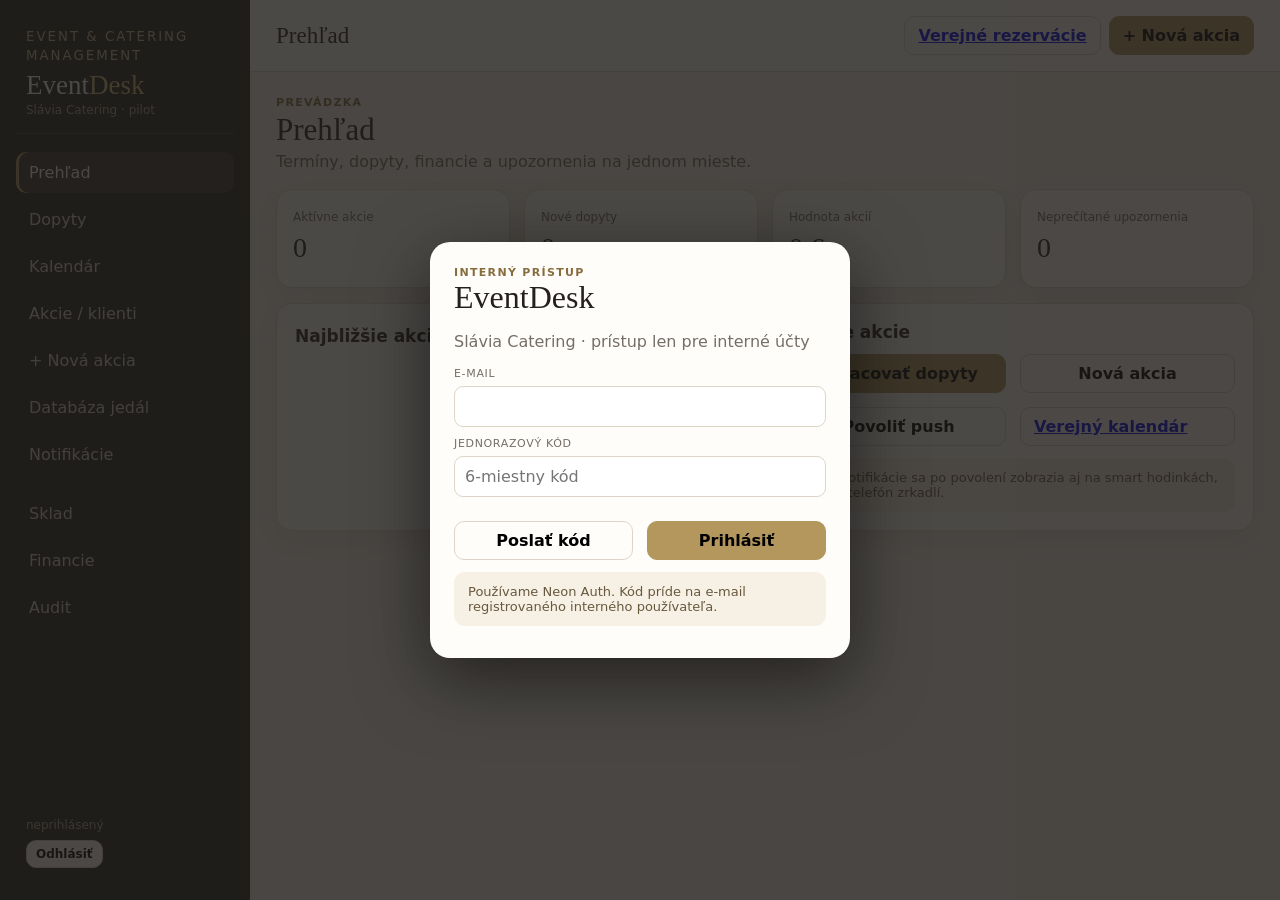
==== commit f5f89d04: "Add files via upload" ====
--- a/index.html
+++ b/index.html
@@ -14,8 +14,8 @@
   <div id="loginStatus" class="muted" style="margin-top:8px"></div>
 </form></div>
 <div class="app"><aside class="sidebar"><div class="brand"><small>event & catering management</small><h1>Event<span>Desk</span></h1><div class="client">Slávia Catering · pilot</div></div><div class="nav"><button class="active" data-view="dashboard">Prehľad</button><button data-view="inquiries">Dopyty</button><button data-view="calendar">Kalendár</button><button data-view="events">Akcie / klienti</button><button data-view="new-event">+ Nová akcia</button><button data-view="foods">Databáza jedál</button><button data-view="notifications">Notifikácie</button></div><div class="nav" data-admin-only><button data-view="stock">Sklad</button><button data-view="finance">Financie</button><button data-view="audit">Audit</button></div><div class="role"><span id="userLabel">neprihlásený</span><br><button id="logoutBtn" class="btn small" style="margin-top:8px">Odhlásiť</button></div></aside>
-<main class="main"><div class="topbar"><strong id="pageTitle">Prehľad</strong><div class="topactions"><a class="btn" href="reservations.html" target="_blank">Verejné rezervácie</a><button class="btn primary" data-go="new-event">+ Nová akcia</button></div></div><div class="content">
-<section class="view active" id="dashboard"><div class="header"><div><div class="kicker">Prevádzka</div><h2>Prehľad</h2><p class="sub">Termíny, dopyty, financie a upozornenia na jednom mieste.</p></div></div><div class="grid g4"><div class="card stat"><span>Aktívne akcie</span><b id="statEvents">0</b></div><div class="card stat"><span>Nové dopyty</span><b id="statQueries">0</b></div><div class="card stat"><span>Hodnota akcií</span><b id="statRevenue">0 €</b></div><div class="card stat"><span>Neprečítané upozornenia</span><b id="statUnread">0</b></div></div><div class="grid g2" style="margin-top:15px"><div class="card section"><div class="section-title"><h3>Najbližšie akcie</h3><button class="btn small" data-view="calendar">Kalendár</button></div><div id="dashEvents"></div></div><div class="card section"><div class="section-title"><h3>Rýchle akcie</h3></div><div class="grid g2"><button class="btn primary" data-view="inquiries">Spracovať dopyty</button><button class="btn" data-view="new-event">Nová akcia</button><button class="btn" id="pushBtn">Povoliť push</button><a class="btn" href="reservations.html" target="_blank">Verejný kalendár</a></div><div class="note" style="margin-top:12px">Push notifikácie sa po povolení zobrazia aj na smart hodinkách, ak ich telefón zrkadlí.</div></div></div></section>
+<main class="main"><div class="topbar"><strong id="pageTitle">Prehľad</strong><div class="topactions"><a class="btn" href="rezervacie/" target="_blank">Verejné rezervácie</a><button class="btn primary" data-go="new-event">+ Nová akcia</button></div></div><div class="content">
+<section class="view active" id="dashboard"><div class="header"><div><div class="kicker">Prevádzka</div><h2>Prehľad</h2><p class="sub">Termíny, dopyty, financie a upozornenia na jednom mieste.</p></div></div><div class="grid g4"><div class="card stat"><span>Aktívne akcie</span><b id="statEvents">0</b></div><div class="card stat"><span>Nové dopyty</span><b id="statQueries">0</b></div><div class="card stat"><span>Hodnota akcií</span><b id="statRevenue">0 €</b></div><div class="card stat"><span>Neprečítané upozornenia</span><b id="statUnread">0</b></div></div><div class="grid g2" style="margin-top:15px"><div class="card section"><div class="section-title"><h3>Najbližšie akcie</h3><button class="btn small" data-view="calendar">Kalendár</button></div><div id="dashEvents"></div></div><div class="card section"><div class="section-title"><h3>Rýchle akcie</h3></div><div class="grid g2"><button class="btn primary" data-view="inquiries">Spracovať dopyty</button><button class="btn" data-view="new-event">Nová akcia</button><button class="btn" id="pushBtn">Povoliť push</button><a class="btn" href="rezervacie/" target="_blank">Verejný kalendár</a></div><div class="note" style="margin-top:12px">Push notifikácie sa po povolení zobrazia aj na smart hodinkách, ak ich telefón zrkadlí.</div></div></div></section>
 <section class="view" id="inquiries"><div class="header"><div><div class="kicker">CRM</div><h2>Dopyty</h2><p class="sub">Verejný formulár → kontakt → predbežná rezervácia → potvrdená akcia.</p></div></div><div class="card section tablewrap"><table class="table"><thead><tr><th>Dopyt</th><th>Termín</th><th>Hostia</th><th>Priestor</th><th>Stav</th><th>Kontakt</th><th>Akcie</th></tr></thead><tbody id="inquiryRows"></tbody></table></div></section>
 <section class="view" id="calendar"><div class="header"><div><div class="kicker">Rezervácie</div><h2>Október 2026</h2><p class="sub">Viac akcií v jeden deň podľa priestoru.</p></div></div><div class="card tablewrap"><div class="calendar" id="calendarGrid"></div></div></section>
 <section class="view" id="events"><div class="header"><div><div class="kicker">Klienti</div><h2>Akcie</h2><p class="sub">Kliknutím otvoríš kompletnú kartu akcie.</p></div></div><div id="eventsList"></div></section>
--- a/styles.css
+++ b/styles.css
@@ -0,0 +1,2 @@
+:root{--bg:#f4f0e9;--surface:#fffdfa;--ink:#24201d;--muted:#756e66;--line:#ded5c8;--gold:#b3975d;--dark:#24211f;--green:#55705a;--amber:#a97835;--red:#9b554e;--blue:#5b7892;--purple:#7f628e;--shadow:0 10px 28px rgba(38,31,25,.08);--r:16px}
+*{box-sizing:border-box}body{margin:0;font-family:Inter,system-ui,-apple-system,Segoe UI,sans-serif;background:var(--bg);color:var(--ink)}button,input,select,textarea{font:inherit}button{cursor:pointer}.hidden{display:none!important}.app{display:grid;grid-template-columns:250px 1fr;min-height:100vh}.sidebar{background:var(--dark);color:#fff;padding:22px 16px;position:sticky;top:0;height:100vh;display:flex;flex-direction:column;gap:18px}.brand{padding:4px 10px 16px;border-bottom:1px solid #ffffff20}.brand small{color:#cdbd98;letter-spacing:.15em;text-transform:uppercase}.brand h1{font:500 27px Georgia,serif;margin:6px 0 2px}.brand h1 span{color:#d7ba77}.client{font-size:12px;color:#aaa096}.nav{display:flex;flex-direction:column;gap:6px}.nav button{border:0;background:transparent;color:#d8d1cb;padding:11px 13px;border-radius:10px;text-align:left}.nav button:hover,.nav button.active{background:#37312d;color:#fff}.nav button.active{box-shadow:inset 3px 0 var(--gold)}.role{margin-top:auto;font-size:12px;color:#aaa096;padding:10px}.main{min-width:0}.topbar{height:72px;padding:0 26px;background:#fffdfaec;border-bottom:1px solid var(--line);display:flex;align-items:center;justify-content:space-between;position:sticky;top:0;z-index:10;backdrop-filter:blur(10px)}.topbar strong{font:500 23px Georgia,serif}.topactions{display:flex;gap:8px;align-items:center}.content{padding:24px 26px 48px;max-width:1600px;margin:auto}.view{display:none}.view.active{display:block}.header{display:flex;justify-content:space-between;gap:16px;align-items:flex-start;margin-bottom:18px}.kicker{text-transform:uppercase;letter-spacing:.12em;font-size:11px;color:#876d3d;font-weight:800}h2{font:500 31px Georgia,serif;margin:3px 0}.sub{color:var(--muted);margin:4px 0 0}.card{background:var(--surface);border:1px solid var(--line);border-radius:var(--r);box-shadow:var(--shadow)}.section{padding:18px}.grid{display:grid;gap:14px}.g4{grid-template-columns:repeat(4,1fr)}.g3{grid-template-columns:repeat(3,1fr)}.g2{grid-template-columns:repeat(2,1fr)}.stat{padding:16px}.stat span{font-size:12px;color:var(--muted)}.stat b{display:block;font:500 28px Georgia,serif;margin:7px 0}.btn{border:1px solid var(--line);background:var(--surface);padding:9px 13px;border-radius:10px;font-weight:700}.btn.primary{background:var(--gold);border-color:var(--gold)}.btn.dark{background:var(--dark);border-color:var(--dark);color:#fff}.btn.danger{border-color:#d8b5b1;color:#8d3f38}.btn.small{padding:6px 9px;font-size:12px}.section-title{display:flex;justify-content:space-between;align-items:center;gap:10px;margin-bottom:12px}.section-title h3{margin:0;font-size:17px}.tablewrap{overflow:auto}.table{width:100%;border-collapse:collapse}.table th,.table td{padding:11px 10px;border-bottom:1px solid var(--line);text-align:left;font-size:13px;white-space:nowrap}.table th{font-size:11px;text-transform:uppercase;letter-spacing:.06em;color:var(--muted)}.badge{display:inline-flex;align-items:center;padding:5px 8px;border-radius:999px;font-size:11px;font-weight:800;background:#eee}.b-new{background:#efe5cd}.b-contact{background:#dfe9f1}.b-hold{background:#f5dfbd}.b-confirm{background:#dbe8db}.b-done{background:#e2e2e2}.b-cancel{background:#eed6d3}.note{background:#f7f1e5;padding:12px 14px;border-radius:11px;color:#68583e;font-size:13px}.fields{display:grid;grid-template-columns:repeat(2,1fr);gap:12px}.field{display:flex;flex-direction:column;gap:6px}.field span{font-size:11px;color:var(--muted);text-transform:uppercase;letter-spacing:.06em}.field input,.field select,.field textarea{width:100%;padding:10px;border:1px solid var(--line);border-radius:9px;background:#fff}.field textarea{min-height:84px;resize:vertical}.wide{grid-column:1/-1}.service{padding:14px;border:1px solid var(--line);border-radius:12px;background:#fff;margin-top:10px}.service-head{display:flex;justify-content:space-between;gap:10px;align-items:center}.service-details{margin-top:12px}.chips{display:flex;gap:7px;flex-wrap:wrap}.chip{padding:6px 9px;border:1px solid var(--line);border-radius:999px;font-size:12px;background:#fff}.eventcard{padding:13px;border:1px solid var(--line);border-radius:12px;background:#fff;display:grid;grid-template-columns:105px 1fr 120px 120px;gap:10px;align-items:center;margin-bottom:8px}.eventcard:hover{border-color:#bfa66f}.eventcard .id{font-size:11px;color:var(--muted)}.calendar{display:grid;grid-template-columns:repeat(7,1fr);min-width:900px;border-left:1px solid var(--line);border-top:1px solid var(--line)}.dow{background:var(--dark);color:#fff;text-align:center;padding:10px;font-size:12px;font-weight:800}.day{min-height:120px;padding:7px;border-right:1px solid var(--line);border-bottom:1px solid var(--line);background:#fff}.day .n{font-size:12px;font-weight:800}.slot{margin-top:5px;padding:6px 7px;border-radius:7px;color:#fff;font-size:11px}.A{background:#b57d46}.B{background:#5b7892}.C{background:#6d8a63}.D{background:#181818}.EXT{background:#7f628e}.PROD{background:#a06a34}.timeline{border-left:2px solid var(--line);margin-left:12px;padding-left:18px}.tl{position:relative;padding:0 0 13px}.tl:before{content:"";position:absolute;left:-24px;top:5px;width:10px;height:10px;border-radius:50%;background:var(--gold)}.tl small{color:var(--muted)}.hero{background:var(--dark);color:#fff;border-radius:18px;padding:19px;margin-bottom:14px}.hero h2{color:#fff}.tabs{display:flex;gap:7px;overflow:auto;margin-bottom:14px}.tabs button{border:1px solid var(--line);background:#fff;padding:8px 11px;border-radius:999px}.tabs button.active{background:var(--gold);font-weight:800}.login-overlay{position:fixed;inset:0;background:#1f1c1acc;display:grid;place-items:center;z-index:99}.login-box{width:min(420px,92vw);padding:24px;background:var(--surface);border-radius:20px;box-shadow:0 20px 70px #0008}.login-box h1{font:500 32px Georgia,serif;margin:0}.login-box p{color:var(--muted)}.login-box .field{margin-top:10px}.login-box .btn{width:100%;margin-top:14px}.toast{position:fixed;right:20px;bottom:20px;background:var(--dark);color:#fff;padding:12px 15px;border-radius:10px;z-index:120;box-shadow:var(--shadow)}.public{max-width:1100px;margin:auto;padding:28px 18px 50px}.public-head{display:flex;justify-content:space-between;gap:16px;align-items:center;margin-bottom:20px}.availability{display:grid;grid-template-columns:repeat(4,1fr);gap:8px}.avail{border:1px solid var(--line);padding:12px;border-radius:11px;background:#fff}.avail.free{border-color:#9db69f}.avail.busy{background:#f1eeea;color:#999}.food-result{padding:9px;border-bottom:1px solid var(--line);cursor:pointer}.food-result:hover{background:#faf6ee}.muted{color:var(--muted)}@media(max-width:1000px){.g4,.g3{grid-template-columns:repeat(2,1fr)}.eventcard{grid-template-columns:1fr 1fr}.fields{grid-template-columns:1fr}.availability{grid-template-columns:repeat(2,1fr)}}@media(max-width:760px){.app{grid-template-columns:1fr}.sidebar{position:static;height:auto}.nav{display:grid;grid-template-columns:1fr 1fr}.topbar{position:static}.content{padding:18px 13px}.g4,.g3,.g2{grid-template-columns:1fr}.eventcard{grid-template-columns:1fr}.availability{grid-template-columns:1fr}}
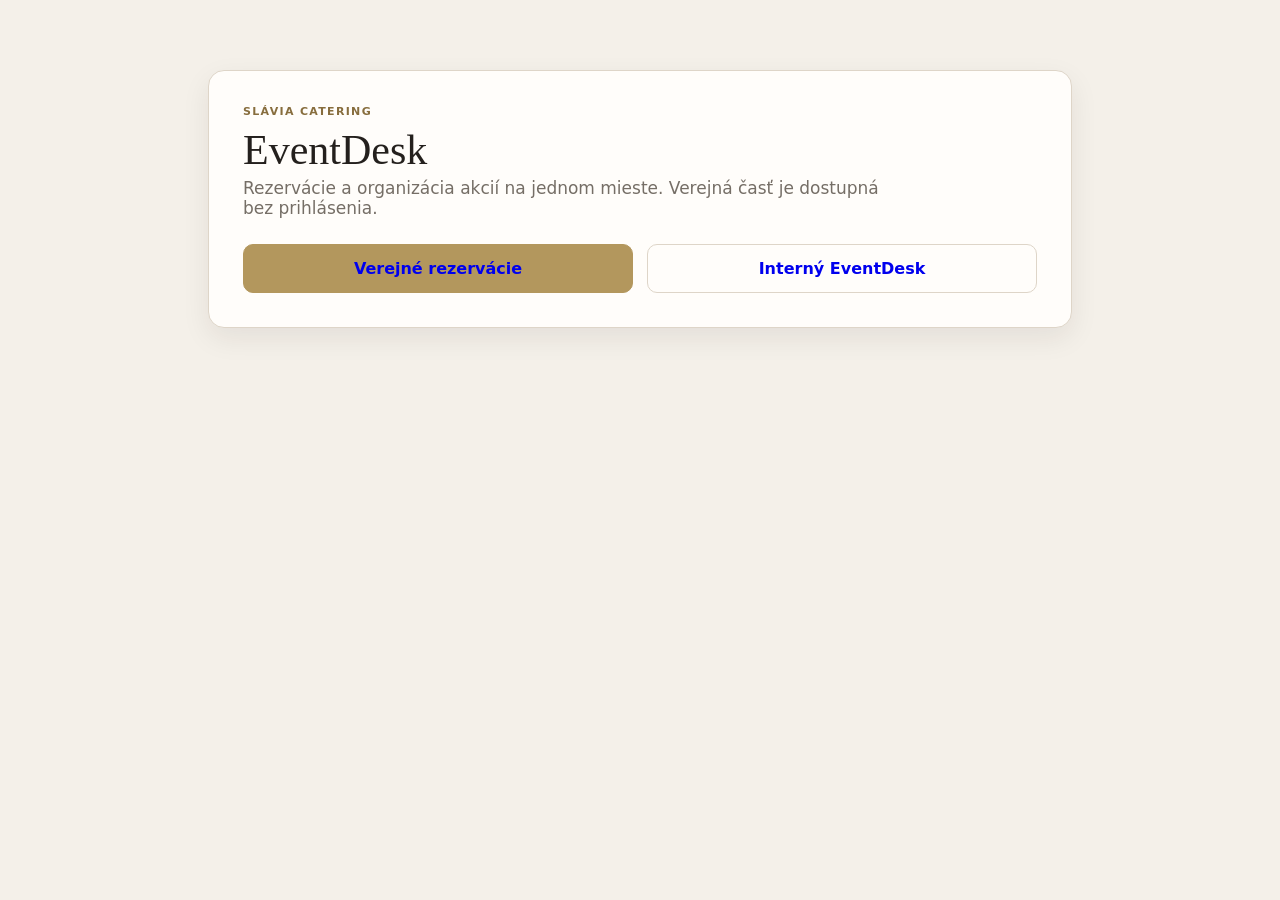
==== commit 0573293e: "Make EventDesk root public" ====
--- a/index.html
+++ b/index.html
@@ -1,30 +1,24 @@
-<!doctype html><html lang="sk"><head><meta charset="utf-8"><meta name="viewport" content="width=device-width,initial-scale=1"><title>EventDesk — Slávia Catering</title><link rel="manifest" href="manifest.json"><link rel="stylesheet" href="styles.css"></head><body>
-<div id="loginOverlay" class="login-overlay">
-<form id="loginForm" class="login-box">
-  <div class="kicker">Interný prístup</div>
-  <h1>EventDesk</h1>
-  <p>Slávia Catering · prístup len pre interné účty</p>
-  <div class="field"><span>E-mail</span><input id="loginEmail" type="email" autocomplete="email" required></div>
-  <div class="field"><span>Jednorazový kód</span><input id="loginOtp" type="text" inputmode="numeric" autocomplete="one-time-code" placeholder="6-miestny kód"></div>
-  <div class="grid g2" style="margin-top:10px">
-    <button class="btn" type="button" id="sendOtpBtn">Poslať kód</button>
-    <button class="btn primary" type="submit">Prihlásiť</button>
-  </div>
-  <div class="note" style="margin-top:12px">Používame Neon Auth. Kód príde na e-mail registrovaného interného používateľa.</div>
-  <div id="loginStatus" class="muted" style="margin-top:8px"></div>
-</form></div>
-<div class="app"><aside class="sidebar"><div class="brand"><small>event & catering management</small><h1>Event<span>Desk</span></h1><div class="client">Slávia Catering · pilot</div></div><div class="nav"><button class="active" data-view="dashboard">Prehľad</button><button data-view="inquiries">Dopyty</button><button data-view="calendar">Kalendár</button><button data-view="events">Akcie / klienti</button><button data-view="new-event">+ Nová akcia</button><button data-view="foods">Databáza jedál</button><button data-view="notifications">Notifikácie</button></div><div class="nav" data-admin-only><button data-view="stock">Sklad</button><button data-view="finance">Financie</button><button data-view="audit">Audit</button></div><div class="role"><span id="userLabel">neprihlásený</span><br><button id="logoutBtn" class="btn small" style="margin-top:8px">Odhlásiť</button></div></aside>
-<main class="main"><div class="topbar"><strong id="pageTitle">Prehľad</strong><div class="topactions"><a class="btn" href="rezervacie/" target="_blank">Verejné rezervácie</a><button class="btn primary" data-go="new-event">+ Nová akcia</button></div></div><div class="content">
-<section class="view active" id="dashboard"><div class="header"><div><div class="kicker">Prevádzka</div><h2>Prehľad</h2><p class="sub">Termíny, dopyty, financie a upozornenia na jednom mieste.</p></div></div><div class="grid g4"><div class="card stat"><span>Aktívne akcie</span><b id="statEvents">0</b></div><div class="card stat"><span>Nové dopyty</span><b id="statQueries">0</b></div><div class="card stat"><span>Hodnota akcií</span><b id="statRevenue">0 €</b></div><div class="card stat"><span>Neprečítané upozornenia</span><b id="statUnread">0</b></div></div><div class="grid g2" style="margin-top:15px"><div class="card section"><div class="section-title"><h3>Najbližšie akcie</h3><button class="btn small" data-view="calendar">Kalendár</button></div><div id="dashEvents"></div></div><div class="card section"><div class="section-title"><h3>Rýchle akcie</h3></div><div class="grid g2"><button class="btn primary" data-view="inquiries">Spracovať dopyty</button><button class="btn" data-view="new-event">Nová akcia</button><button class="btn" id="pushBtn">Povoliť push</button><a class="btn" href="rezervacie/" target="_blank">Verejný kalendár</a></div><div class="note" style="margin-top:12px">Push notifikácie sa po povolení zobrazia aj na smart hodinkách, ak ich telefón zrkadlí.</div></div></div></section>
-<section class="view" id="inquiries"><div class="header"><div><div class="kicker">CRM</div><h2>Dopyty</h2><p class="sub">Verejný formulár → kontakt → predbežná rezervácia → potvrdená akcia.</p></div></div><div class="card section tablewrap"><table class="table"><thead><tr><th>Dopyt</th><th>Termín</th><th>Hostia</th><th>Priestor</th><th>Stav</th><th>Kontakt</th><th>Akcie</th></tr></thead><tbody id="inquiryRows"></tbody></table></div></section>
-<section class="view" id="calendar"><div class="header"><div><div class="kicker">Rezervácie</div><h2>Október 2026</h2><p class="sub">Viac akcií v jeden deň podľa priestoru.</p></div></div><div class="card tablewrap"><div class="calendar" id="calendarGrid"></div></div></section>
-<section class="view" id="events"><div class="header"><div><div class="kicker">Klienti</div><h2>Akcie</h2><p class="sub">Kliknutím otvoríš kompletnú kartu akcie.</p></div></div><div id="eventsList"></div></section>
-<section class="view" id="event"><div class="hero" id="eventHero"></div><div class="tabs"><button class="active">Prehľad</button><button>Menu</button><button>Služby</button><button>Program</button><button>Príprava</button><button>Dokumenty</button></div><div class="grid g3" id="eventSummary"></div><div class="grid g2" style="margin-top:15px"><div class="card section"><div class="section-title"><h3>Menu & chody</h3></div><div id="eventMenu"></div><div class="section-title" style="margin-top:16px"><h3>Služby</h3></div><div class="chips" id="eventServices"></div></div><div class="card section"><div class="section-title"><h3>Program akcie</h3></div><div class="timeline" id="eventTimeline"></div></div></div></section>
-<section class="view" id="new-event"><div class="header"><div><div class="kicker">Nová zákazka</div><h2>Nová akcia</h2><p class="sub">Kompletný konfigurátor akcie. Po uložení vznikne ID a audit záznam.</p></div></div><form id="newEventForm" class="grid g2"><div class="card section"><div class="section-title"><h3>1. Základné údaje</h3></div><div class="fields"><label class="field"><span>Klient</span><input name="client" required></label><label class="field"><span>Telefón</span><input name="phone" required></label><label class="field"><span>E-mail</span><input name="email" type="email"></label><label class="field"><span>Typ akcie</span><select name="type"><option>Svadba</option><option>Oslava</option><option>Firemná akcia</option><option>Kar</option><option>Externý catering</option><option>Iné</option></select></label></div></div><div class="card section"><div class="section-title"><h3>2. Termín a priestor</h3></div><div class="fields"><label class="field"><span>Dátum</span><input name="date" type="date" value="2026-10-24" required></label><label class="field"><span>Začiatok</span><input name="start" type="time" value="15:00" required></label><label class="field"><span>Priestor</span><select name="venueId"><option value="vA">Banketka A</option><option value="vB">Banketka B</option><option value="vC">Banketka C</option><option value="vD">Banketka D</option><option value="vE">Externá lokalita</option><option value="vP">Len výroba / catering</option></select></label><label class="field"><span>Počet hostí</span><input name="guests" type="number" min="1" value="80" required></label></div></div><div class="card section"><div class="section-title"><h3>3–4. Interná kalkulácia</h3></div><div class="fields"><label class="field"><span>Cena za osobu</span><input name="pricePerPerson" type="number" min="0" step="0.01" placeholder="napr. 35"></label><label class="field"><span>Záloha</span><input name="deposit" type="number" min="0" step="0.01"></label></div><div class="note" style="margin-top:10px">Financie sú dostupné iba Admin účtu.</div></div><div class="card section"><div class="section-title"><h3>5. Výber jedál / skladba menu</h3></div><div class="fields"><label class="field"><span>Predjedlo</span><input name="starter" list="foodDatalist"></label><label class="field"><span>Polievka</span><input name="soup" list="foodDatalist"></label><label class="field wide"><span>Hlavné jedlo / mäso</span><input name="main" list="foodDatalist" placeholder="napr. grilovaný bravčový steak + kuracie stripsy"></label><label class="field"><span>Príloha 1</span><input name="side1" list="foodDatalist" placeholder="Ryža"></label><label class="field"><span>Príloha 2</span><input name="side2" list="foodDatalist" placeholder="Pečené zemiaky"></label></div><datalist id="foodDatalist"><option>Hovädzí vývar</option><option>Grilovaný bravčový steak</option><option>Bravčová panenka</option><option>Kuracie stripsy</option><option>Kuracie supreme</option><option>Ryža</option><option>Pečené zemiaky</option><option>Zemiakové pyré</option><option>Grilovaná zelenina</option></datalist></div>
-<div class="card section"><div class="section-title"><h3>6. Grilovanie</h3></div><div class="chips"><label class="chip"><input name="grill" type="radio" value="yes"> ÁNO</label><label class="chip"><input name="grill" type="radio" value="no" checked> NIE</label></div><p class="muted">Samostatná príprava, gril stanovište, personál, mäso/zelenina, čas spustenia.</p></div><div class="card section"><div class="section-title"><h3>7. Torta a zákusky</h3></div><div class="chips"><label class="chip"><input name="cake" type="radio" value="yes"> ÁNO</label><label class="chip"><input name="cake" type="radio" value="no" checked> NIE</label></div><p class="muted">Vlastná výroba / externý dodávateľ / dodá klient.</p></div><div class="card section"><div class="section-title"><h3>8. Nápoje / bar</h3></div><div class="chips"><label class="chip"><input name="bar" type="radio" value="yes"> ÁNO</label><label class="chip"><input name="bar" type="radio" value="no" checked> NIE</label></div><p class="muted">Kompletný bar, čiastočný servis, vlastné nápoje alebo kombinácia.</p></div><div class="card section"><div class="section-title"><h3>9. Švédske stoly</h3></div><div class="chips"><label class="chip"><input name="buffet" type="radio" value="yes"> ÁNO</label><label class="chip"><input name="buffet" type="radio" value="no" checked> NIE</label></div><p class="muted">Studený, teplý alebo kombinovaný bufet; dopĺňanie počas akcie.</p></div><div class="card section"><div class="section-title"><h3>10. Výzdoba sály</h3></div><div class="chips"><label class="chip"><input name="decor" type="radio" value="yes"> ÁNO</label><label class="chip"><input name="decor" type="radio" value="no" checked> NIE</label></div></div><div class="card section"><div class="section-title"><h3>11. Hudba</h3></div><label class="field"><span>Forma</span><select name="music"><option>DJ</option><option>Kapela</option><option>Vlastná</option><option>Na odporúčanie</option></select></label></div><div class="card section"><div class="section-title"><h3>12. Fotograf / kameraman</h3></div><label class="field"><span>Forma</span><select name="photo"><option value="no">Bez požiadavky</option><option value="own">Vlastný</option><option value="recommend">Na odporúčanie</option></select></label></div><div class="card section"><div class="section-title"><h3>13. Ubytovanie hostí</h3></div><label class="field"><span>Forma</span><select name="accommodation"><option value="no">Nie</option><option value="own">Klient rieši sám</option><option value="recommend">Potrebuje odporúčanie</option></select></label></div><div class="card section"><div class="section-title"><h3>14. Doprava / transfer</h3></div><label class="field"><span>Forma</span><select name="transport"><option value="no">Nie</option><option value="own">Klient rieši sám</option><option value="arrange">Zabezpečiť</option></select></label></div><div class="card section" style="grid-column:1/-1"><div class="section-title"><h3>15. Poznámky a špeciálne požiadavky</h3></div><label class="field"><textarea name="notes" placeholder="Alergie, detské menu, harmonogram, technické požiadavky..."></textarea></label><button class="btn primary" type="submit" style="margin-top:12px">Uložiť akciu</button></div></form></section>
-<section class="view" id="foods"><div class="header"><div><div class="kicker">Gastro databáza</div><h2>Databáza jedál</h2><p class="sub">Vyhľadávanie podľa názvu, aliasu, kategórie alebo kuchyne.</p></div></div><div class="grid g2"><div class="card section"><label class="field"><span>Vyhľadať</span><input id="foodSearch" placeholder="steak, sviečkovica, ryža..."></label><div id="foodResults" style="margin-top:10px"></div></div><form class="card section" id="addFoodForm"><div class="section-title"><h3>Pridať jedlo</h3></div><div class="fields"><label class="field"><span>Názov</span><input id="foodName" required></label><label class="field"><span>Kategória</span><select id="foodCategory"><option>Predjedlo</option><option>Polievka</option><option>Hlavné jedlo</option><option>Príloha</option><option>Dezert</option><option>Bufet</option></select></label><label class="field"><span>Kuchyňa</span><input id="foodCuisine" value="Európska"></label><label class="field"><span>Alergény</span><input id="foodAllergens" placeholder="1,3,7"></label></div><button class="btn primary" type="submit" style="margin-top:10px">Pridať</button></form></div></section>
-<section class="view" id="notifications"><div class="header"><div><div class="kicker">Push / interné</div><h2>Notifikácie</h2><p class="sub">Nový dopyt, zmeny akcie, príprava deň vopred, nízky sklad.</p></div><button id="pushBtn2" class="btn primary">Povoliť push</button></div><div id="notificationList"></div></section>
-<section class="view" id="stock"><div class="header"><div><div class="kicker">Admin</div><h2>Sklad</h2></div></div><div class="card section tablewrap"><table class="table"><thead><tr><th>Položka</th><th>Stav</th><th>Minimum</th><th>Status</th></tr></thead><tbody id="stockRows"></tbody></table></div></section>
-<section class="view" id="finance"><div class="header"><div><div class="kicker">Admin</div><h2>Financie</h2><p class="sub">Neverejná vrstva dostupná iba Adminovi.</p></div></div><div class="card section tablewrap"><table class="table"><thead><tr><th>Akcia</th><th>Klient</th><th>Celkom</th><th>Záloha</th><th>Stav</th></tr></thead><tbody id="financeRows"></tbody></table></div></section>
-<section class="view" id="audit"><div class="header"><div><div class="kicker">Bezpečnosť</div><h2>Audit zmien</h2><p class="sub">Kto, kedy a čo zmenil.</p></div></div><div class="card section tablewrap"><table class="table"><thead><tr><th>Čas</th><th>Používateľ</th><th>Objekt</th><th>Zmena</th></tr></thead><tbody id="auditRows"></tbody></table></div></section>
-</div></main></div><div id="toast" class="toast hidden"></div><script type="module" src="app.js"></script></body></html>
+<!doctype html>
+<html lang="sk">
+<head>
+  <meta charset="utf-8">
+  <meta name="viewport" content="width=device-width,initial-scale=1">
+  <title>EventDesk — Slávia Catering</title>
+  <link rel="stylesheet" href="styles.css">
+</head>
+<body>
+  <main class="public" style="max-width:900px;padding-top:70px">
+    <div class="card section" style="padding:34px">
+      <div class="kicker">Slávia Catering</div>
+      <h2 style="font-size:42px;margin-top:8px">EventDesk</h2>
+      <p class="sub" style="font-size:17px;max-width:650px">
+        Rezervácie a organizácia akcií na jednom mieste. Verejná časť je dostupná bez prihlásenia.
+      </p>
+      <div class="grid g2" style="margin-top:26px">
+        <a class="btn primary" href="rezervacie/" style="text-align:center;text-decoration:none;padding:14px">Verejné rezervácie</a>
+        <a class="btn" href="admin.html" style="text-align:center;text-decoration:none;padding:14px">Interný EventDesk</a>
+      </div>
+    </div>
+  </main>
+</body>
+</html>
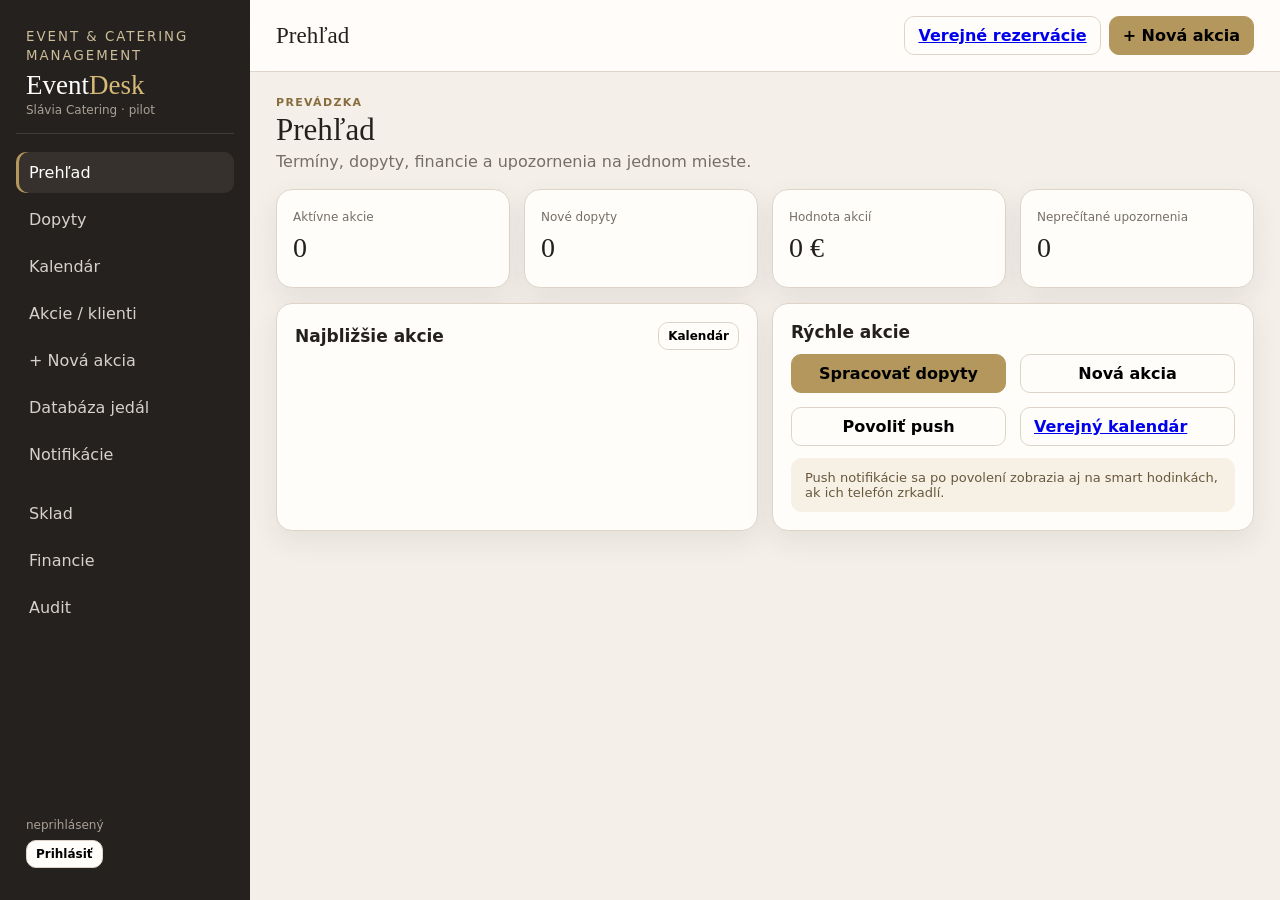
==== commit aa3dc67d: "Restore single EventDesk app on root" ====
--- a/index.html
+++ b/index.html
@@ -1,24 +1,30 @@
-<!doctype html>
-<html lang="sk">
-<head>
-  <meta charset="utf-8">
-  <meta name="viewport" content="width=device-width,initial-scale=1">
-  <title>EventDesk — Slávia Catering</title>
-  <link rel="stylesheet" href="styles.css">
-</head>
-<body>
-  <main class="public" style="max-width:900px;padding-top:70px">
-    <div class="card section" style="padding:34px">
-      <div class="kicker">Slávia Catering</div>
-      <h2 style="font-size:42px;margin-top:8px">EventDesk</h2>
-      <p class="sub" style="font-size:17px;max-width:650px">
-        Rezervácie a organizácia akcií na jednom mieste. Verejná časť je dostupná bez prihlásenia.
-      </p>
-      <div class="grid g2" style="margin-top:26px">
-        <a class="btn primary" href="rezervacie/" style="text-align:center;text-decoration:none;padding:14px">Verejné rezervácie</a>
-        <a class="btn" href="admin.html" style="text-align:center;text-decoration:none;padding:14px">Interný EventDesk</a>
-      </div>
-    </div>
-  </main>
-</body>
-</html>+<!doctype html><html lang="sk"><head><meta charset="utf-8"><meta name="viewport" content="width=device-width,initial-scale=1"><title>EventDesk — Slávia Catering</title><link rel="manifest" href="manifest.json"><link rel="stylesheet" href="styles.css"></head><body>
+<div id="loginOverlay" class="login-overlay hidden">
+<form id="loginForm" class="login-box">
+  <div class="kicker">Interný prístup</div>
+  <h1>EventDesk</h1>
+  <p>Slávia Catering · prístup len pre interné účty</p>
+  <div class="field"><span>E-mail</span><input id="loginEmail" type="email" autocomplete="email" required></div>
+  <div class="field"><span>Jednorazový kód</span><input id="loginOtp" type="text" inputmode="numeric" autocomplete="one-time-code" placeholder="6-miestny kód"></div>
+  <div class="grid g2" style="margin-top:10px">
+    <button class="btn" type="button" id="sendOtpBtn">Poslať kód</button>
+    <button class="btn primary" type="submit">Prihlásiť</button>
+  </div>
+  <div class="note" style="margin-top:12px">Používame Neon Auth. Kód príde na e-mail registrovaného interného používateľa.</div>
+  <div id="loginStatus" class="muted" style="margin-top:8px"></div><button class="btn" type="button" id="closeLoginBtn" style="margin-top:8px">Zavrieť</button>
+</form></div>
+<div class="app"><aside class="sidebar"><div class="brand"><small>event & catering management</small><h1>Event<span>Desk</span></h1><div class="client">Slávia Catering · pilot</div></div><div class="nav"><button class="active" data-view="dashboard">Prehľad</button><button data-view="inquiries">Dopyty</button><button data-view="calendar">Kalendár</button><button data-view="events">Akcie / klienti</button><button data-view="new-event">+ Nová akcia</button><button data-view="foods">Databáza jedál</button><button data-view="notifications">Notifikácie</button></div><div class="nav" data-admin-only><button data-view="stock">Sklad</button><button data-view="finance">Financie</button><button data-view="audit">Audit</button></div><div class="role"><span id="userLabel">neprihlásený</span><br><button id="loginBtn" class="btn small" style="margin-top:8px">Prihlásiť</button><button id="logoutBtn" class="btn small hidden" style="margin-top:8px">Odhlásiť</button></div></aside>
+<main class="main"><div class="topbar"><strong id="pageTitle">Prehľad</strong><div class="topactions"><a class="btn" href="rezervacie/" target="_blank">Verejné rezervácie</a><button class="btn primary" data-go="new-event">+ Nová akcia</button></div></div><div class="content">
+<section class="view active" id="dashboard"><div class="header"><div><div class="kicker">Prevádzka</div><h2>Prehľad</h2><p class="sub">Termíny, dopyty, financie a upozornenia na jednom mieste.</p></div></div><div class="grid g4"><div class="card stat"><span>Aktívne akcie</span><b id="statEvents">0</b></div><div class="card stat"><span>Nové dopyty</span><b id="statQueries">0</b></div><div class="card stat"><span>Hodnota akcií</span><b id="statRevenue">0 €</b></div><div class="card stat"><span>Neprečítané upozornenia</span><b id="statUnread">0</b></div></div><div class="grid g2" style="margin-top:15px"><div class="card section"><div class="section-title"><h3>Najbližšie akcie</h3><button class="btn small" data-view="calendar">Kalendár</button></div><div id="dashEvents"></div></div><div class="card section"><div class="section-title"><h3>Rýchle akcie</h3></div><div class="grid g2"><button class="btn primary" data-view="inquiries">Spracovať dopyty</button><button class="btn" data-view="new-event">Nová akcia</button><button class="btn" id="pushBtn">Povoliť push</button><a class="btn" href="rezervacie/" target="_blank">Verejný kalendár</a></div><div class="note" style="margin-top:12px">Push notifikácie sa po povolení zobrazia aj na smart hodinkách, ak ich telefón zrkadlí.</div></div></div></section>
+<section class="view" id="inquiries"><div class="header"><div><div class="kicker">CRM</div><h2>Dopyty</h2><p class="sub">Verejný formulár → kontakt → predbežná rezervácia → potvrdená akcia.</p></div></div><div class="card section tablewrap"><table class="table"><thead><tr><th>Dopyt</th><th>Termín</th><th>Hostia</th><th>Priestor</th><th>Stav</th><th>Kontakt</th><th>Akcie</th></tr></thead><tbody id="inquiryRows"></tbody></table></div></section>
+<section class="view" id="calendar"><div class="header"><div><div class="kicker">Rezervácie</div><h2>Október 2026</h2><p class="sub">Viac akcií v jeden deň podľa priestoru.</p></div></div><div class="card tablewrap"><div class="calendar" id="calendarGrid"></div></div></section>
+<section class="view" id="events"><div class="header"><div><div class="kicker">Klienti</div><h2>Akcie</h2><p class="sub">Kliknutím otvoríš kompletnú kartu akcie.</p></div></div><div id="eventsList"></div></section>
+<section class="view" id="event"><div class="hero" id="eventHero"></div><div class="tabs"><button class="active">Prehľad</button><button>Menu</button><button>Služby</button><button>Program</button><button>Príprava</button><button>Dokumenty</button></div><div class="grid g3" id="eventSummary"></div><div class="grid g2" style="margin-top:15px"><div class="card section"><div class="section-title"><h3>Menu & chody</h3></div><div id="eventMenu"></div><div class="section-title" style="margin-top:16px"><h3>Služby</h3></div><div class="chips" id="eventServices"></div></div><div class="card section"><div class="section-title"><h3>Program akcie</h3></div><div class="timeline" id="eventTimeline"></div></div></div></section>
+<section class="view" id="new-event"><div class="header"><div><div class="kicker">Nová zákazka</div><h2>Nová akcia</h2><p class="sub">Kompletný konfigurátor akcie. Po uložení vznikne ID a audit záznam.</p></div></div><form id="newEventForm" class="grid g2"><div class="card section"><div class="section-title"><h3>1. Základné údaje</h3></div><div class="fields"><label class="field"><span>Klient</span><input name="client" required></label><label class="field"><span>Telefón</span><input name="phone" required></label><label class="field"><span>E-mail</span><input name="email" type="email"></label><label class="field"><span>Typ akcie</span><select name="type"><option>Svadba</option><option>Oslava</option><option>Firemná akcia</option><option>Kar</option><option>Externý catering</option><option>Iné</option></select></label></div></div><div class="card section"><div class="section-title"><h3>2. Termín a priestor</h3></div><div class="fields"><label class="field"><span>Dátum</span><input name="date" type="date" value="2026-10-24" required></label><label class="field"><span>Začiatok</span><input name="start" type="time" value="15:00" required></label><label class="field"><span>Priestor</span><select name="venueId"><option value="vA">Banketka A</option><option value="vB">Banketka B</option><option value="vC">Banketka C</option><option value="vD">Banketka D</option><option value="vE">Externá lokalita</option><option value="vP">Len výroba / catering</option></select></label><label class="field"><span>Počet hostí</span><input name="guests" type="number" min="1" value="80" required></label></div></div><div class="card section"><div class="section-title"><h3>3–4. Interná kalkulácia</h3></div><div class="fields"><label class="field"><span>Cena za osobu</span><input name="pricePerPerson" type="number" min="0" step="0.01" placeholder="napr. 35"></label><label class="field"><span>Záloha</span><input name="deposit" type="number" min="0" step="0.01"></label></div><div class="note" style="margin-top:10px">Financie sú dostupné iba Admin účtu.</div></div><div class="card section"><div class="section-title"><h3>5. Výber jedál / skladba menu</h3></div><div class="fields"><label class="field"><span>Predjedlo</span><input name="starter" list="foodDatalist"></label><label class="field"><span>Polievka</span><input name="soup" list="foodDatalist"></label><label class="field wide"><span>Hlavné jedlo / mäso</span><input name="main" list="foodDatalist" placeholder="napr. grilovaný bravčový steak + kuracie stripsy"></label><label class="field"><span>Príloha 1</span><input name="side1" list="foodDatalist" placeholder="Ryža"></label><label class="field"><span>Príloha 2</span><input name="side2" list="foodDatalist" placeholder="Pečené zemiaky"></label></div><datalist id="foodDatalist"><option>Hovädzí vývar</option><option>Grilovaný bravčový steak</option><option>Bravčová panenka</option><option>Kuracie stripsy</option><option>Kuracie supreme</option><option>Ryža</option><option>Pečené zemiaky</option><option>Zemiakové pyré</option><option>Grilovaná zelenina</option></datalist></div>
+<div class="card section"><div class="section-title"><h3>6. Grilovanie</h3></div><div class="chips"><label class="chip"><input name="grill" type="radio" value="yes"> ÁNO</label><label class="chip"><input name="grill" type="radio" value="no" checked> NIE</label></div><p class="muted">Samostatná príprava, gril stanovište, personál, mäso/zelenina, čas spustenia.</p></div><div class="card section"><div class="section-title"><h3>7. Torta a zákusky</h3></div><div class="chips"><label class="chip"><input name="cake" type="radio" value="yes"> ÁNO</label><label class="chip"><input name="cake" type="radio" value="no" checked> NIE</label></div><p class="muted">Vlastná výroba / externý dodávateľ / dodá klient.</p></div><div class="card section"><div class="section-title"><h3>8. Nápoje / bar</h3></div><div class="chips"><label class="chip"><input name="bar" type="radio" value="yes"> ÁNO</label><label class="chip"><input name="bar" type="radio" value="no" checked> NIE</label></div><p class="muted">Kompletný bar, čiastočný servis, vlastné nápoje alebo kombinácia.</p></div><div class="card section"><div class="section-title"><h3>9. Švédske stoly</h3></div><div class="chips"><label class="chip"><input name="buffet" type="radio" value="yes"> ÁNO</label><label class="chip"><input name="buffet" type="radio" value="no" checked> NIE</label></div><p class="muted">Studený, teplý alebo kombinovaný bufet; dopĺňanie počas akcie.</p></div><div class="card section"><div class="section-title"><h3>10. Výzdoba sály</h3></div><div class="chips"><label class="chip"><input name="decor" type="radio" value="yes"> ÁNO</label><label class="chip"><input name="decor" type="radio" value="no" checked> NIE</label></div></div><div class="card section"><div class="section-title"><h3>11. Hudba</h3></div><label class="field"><span>Forma</span><select name="music"><option>DJ</option><option>Kapela</option><option>Vlastná</option><option>Na odporúčanie</option></select></label></div><div class="card section"><div class="section-title"><h3>12. Fotograf / kameraman</h3></div><label class="field"><span>Forma</span><select name="photo"><option value="no">Bez požiadavky</option><option value="own">Vlastný</option><option value="recommend">Na odporúčanie</option></select></label></div><div class="card section"><div class="section-title"><h3>13. Ubytovanie hostí</h3></div><label class="field"><span>Forma</span><select name="accommodation"><option value="no">Nie</option><option value="own">Klient rieši sám</option><option value="recommend">Potrebuje odporúčanie</option></select></label></div><div class="card section"><div class="section-title"><h3>14. Doprava / transfer</h3></div><label class="field"><span>Forma</span><select name="transport"><option value="no">Nie</option><option value="own">Klient rieši sám</option><option value="arrange">Zabezpečiť</option></select></label></div><div class="card section" style="grid-column:1/-1"><div class="section-title"><h3>15. Poznámky a špeciálne požiadavky</h3></div><label class="field"><textarea name="notes" placeholder="Alergie, detské menu, harmonogram, technické požiadavky..."></textarea></label><button class="btn primary" type="submit" style="margin-top:12px">Uložiť akciu</button></div></form></section>
+<section class="view" id="foods"><div class="header"><div><div class="kicker">Gastro databáza</div><h2>Databáza jedál</h2><p class="sub">Vyhľadávanie podľa názvu, aliasu, kategórie alebo kuchyne.</p></div></div><div class="grid g2"><div class="card section"><label class="field"><span>Vyhľadať</span><input id="foodSearch" placeholder="steak, sviečkovica, ryža..."></label><div id="foodResults" style="margin-top:10px"></div></div><form class="card section" id="addFoodForm"><div class="section-title"><h3>Pridať jedlo</h3></div><div class="fields"><label class="field"><span>Názov</span><input id="foodName" required></label><label class="field"><span>Kategória</span><select id="foodCategory"><option>Predjedlo</option><option>Polievka</option><option>Hlavné jedlo</option><option>Príloha</option><option>Dezert</option><option>Bufet</option></select></label><label class="field"><span>Kuchyňa</span><input id="foodCuisine" value="Európska"></label><label class="field"><span>Alergény</span><input id="foodAllergens" placeholder="1,3,7"></label></div><button class="btn primary" type="submit" style="margin-top:10px">Pridať</button></form></div></section>
+<section class="view" id="notifications"><div class="header"><div><div class="kicker">Push / interné</div><h2>Notifikácie</h2><p class="sub">Nový dopyt, zmeny akcie, príprava deň vopred, nízky sklad.</p></div><button id="pushBtn2" class="btn primary">Povoliť push</button></div><div id="notificationList"></div></section>
+<section class="view" id="stock"><div class="header"><div><div class="kicker">Admin</div><h2>Sklad</h2></div></div><div class="card section tablewrap"><table class="table"><thead><tr><th>Položka</th><th>Stav</th><th>Minimum</th><th>Status</th></tr></thead><tbody id="stockRows"></tbody></table></div></section>
+<section class="view" id="finance"><div class="header"><div><div class="kicker">Admin</div><h2>Financie</h2><p class="sub">Neverejná vrstva dostupná iba Adminovi.</p></div></div><div class="card section tablewrap"><table class="table"><thead><tr><th>Akcia</th><th>Klient</th><th>Celkom</th><th>Záloha</th><th>Stav</th></tr></thead><tbody id="financeRows"></tbody></table></div></section>
+<section class="view" id="audit"><div class="header"><div><div class="kicker">Bezpečnosť</div><h2>Audit zmien</h2><p class="sub">Kto, kedy a čo zmenil.</p></div></div><div class="card section tablewrap"><table class="table"><thead><tr><th>Čas</th><th>Používateľ</th><th>Objekt</th><th>Zmena</th></tr></thead><tbody id="auditRows"></tbody></table></div></section>
+</div></main></div><div id="toast" class="toast hidden"></div><script type="module" src="app.js"></script></body></html>
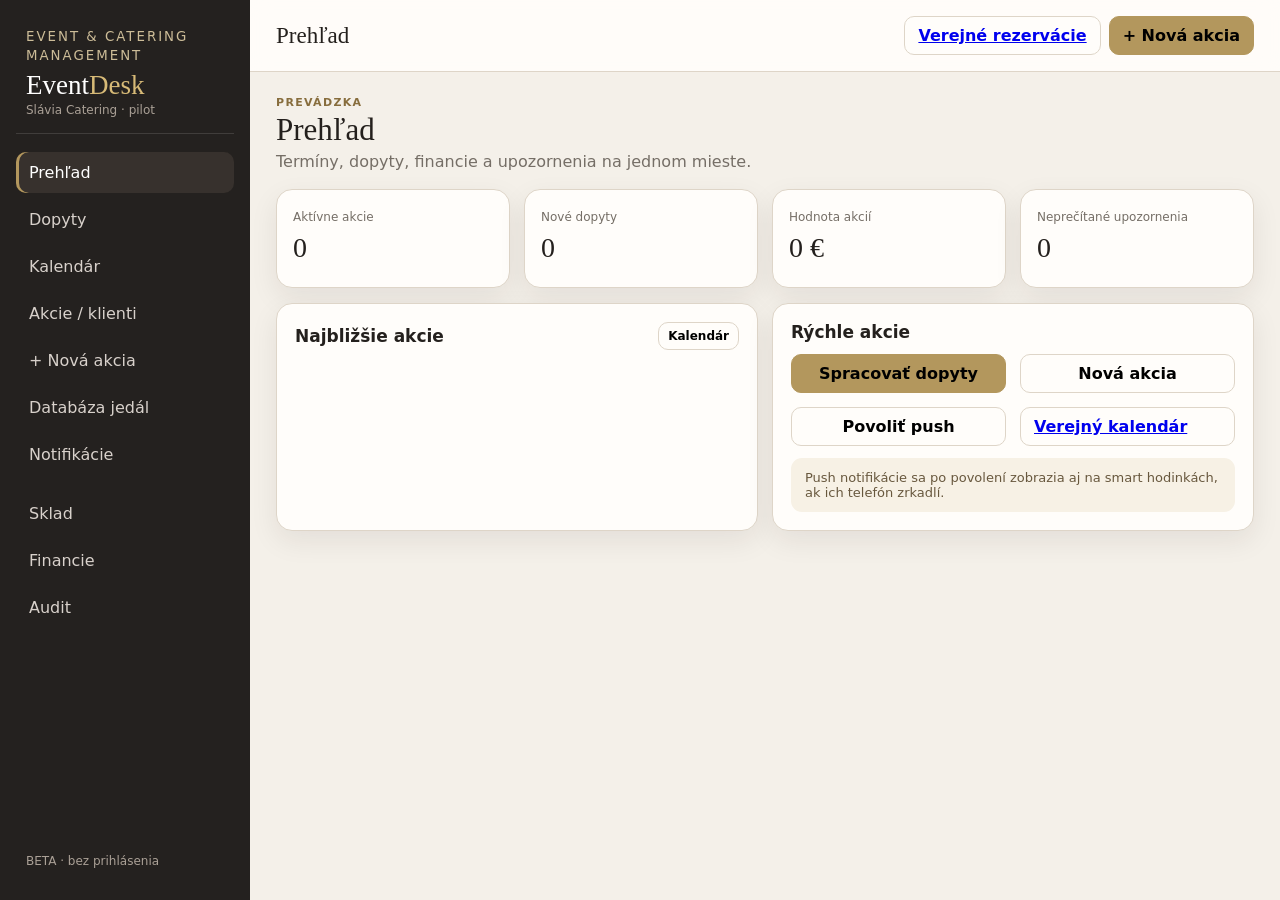
==== commit 39232cbf: "Expose full EventDesk dashboard in beta without login" ====
--- a/index.html
+++ b/index.html
@@ -1,19 +1,5 @@
 <!doctype html><html lang="sk"><head><meta charset="utf-8"><meta name="viewport" content="width=device-width,initial-scale=1"><title>EventDesk — Slávia Catering</title><link rel="manifest" href="manifest.json"><link rel="stylesheet" href="styles.css"></head><body>
-<div id="loginOverlay" class="login-overlay hidden">
-<form id="loginForm" class="login-box">
-  <div class="kicker">Interný prístup</div>
-  <h1>EventDesk</h1>
-  <p>Slávia Catering · prístup len pre interné účty</p>
-  <div class="field"><span>E-mail</span><input id="loginEmail" type="email" autocomplete="email" required></div>
-  <div class="field"><span>Jednorazový kód</span><input id="loginOtp" type="text" inputmode="numeric" autocomplete="one-time-code" placeholder="6-miestny kód"></div>
-  <div class="grid g2" style="margin-top:10px">
-    <button class="btn" type="button" id="sendOtpBtn">Poslať kód</button>
-    <button class="btn primary" type="submit">Prihlásiť</button>
-  </div>
-  <div class="note" style="margin-top:12px">Používame Neon Auth. Kód príde na e-mail registrovaného interného používateľa.</div>
-  <div id="loginStatus" class="muted" style="margin-top:8px"></div><button class="btn" type="button" id="closeLoginBtn" style="margin-top:8px">Zavrieť</button>
-</form></div>
-<div class="app"><aside class="sidebar"><div class="brand"><small>event & catering management</small><h1>Event<span>Desk</span></h1><div class="client">Slávia Catering · pilot</div></div><div class="nav"><button class="active" data-view="dashboard">Prehľad</button><button data-view="inquiries">Dopyty</button><button data-view="calendar">Kalendár</button><button data-view="events">Akcie / klienti</button><button data-view="new-event">+ Nová akcia</button><button data-view="foods">Databáza jedál</button><button data-view="notifications">Notifikácie</button></div><div class="nav" data-admin-only><button data-view="stock">Sklad</button><button data-view="finance">Financie</button><button data-view="audit">Audit</button></div><div class="role"><span id="userLabel">neprihlásený</span><br><button id="loginBtn" class="btn small" style="margin-top:8px">Prihlásiť</button><button id="logoutBtn" class="btn small hidden" style="margin-top:8px">Odhlásiť</button></div></aside>
+<div class="app"><aside class="sidebar"><div class="brand"><small>event & catering management</small><h1>Event<span>Desk</span></h1><div class="client">Slávia Catering · pilot</div></div><div class="nav"><button class="active" data-view="dashboard">Prehľad</button><button data-view="inquiries">Dopyty</button><button data-view="calendar">Kalendár</button><button data-view="events">Akcie / klienti</button><button data-view="new-event">+ Nová akcia</button><button data-view="foods">Databáza jedál</button><button data-view="notifications">Notifikácie</button></div><div class="nav" data-admin-only><button data-view="stock">Sklad</button><button data-view="finance">Financie</button><button data-view="audit">Audit</button></div><div class="role"><span id="userLabel">BETA · bez prihlásenia</span></div></aside>
 <main class="main"><div class="topbar"><strong id="pageTitle">Prehľad</strong><div class="topactions"><a class="btn" href="rezervacie/" target="_blank">Verejné rezervácie</a><button class="btn primary" data-go="new-event">+ Nová akcia</button></div></div><div class="content">
 <section class="view active" id="dashboard"><div class="header"><div><div class="kicker">Prevádzka</div><h2>Prehľad</h2><p class="sub">Termíny, dopyty, financie a upozornenia na jednom mieste.</p></div></div><div class="grid g4"><div class="card stat"><span>Aktívne akcie</span><b id="statEvents">0</b></div><div class="card stat"><span>Nové dopyty</span><b id="statQueries">0</b></div><div class="card stat"><span>Hodnota akcií</span><b id="statRevenue">0 €</b></div><div class="card stat"><span>Neprečítané upozornenia</span><b id="statUnread">0</b></div></div><div class="grid g2" style="margin-top:15px"><div class="card section"><div class="section-title"><h3>Najbližšie akcie</h3><button class="btn small" data-view="calendar">Kalendár</button></div><div id="dashEvents"></div></div><div class="card section"><div class="section-title"><h3>Rýchle akcie</h3></div><div class="grid g2"><button class="btn primary" data-view="inquiries">Spracovať dopyty</button><button class="btn" data-view="new-event">Nová akcia</button><button class="btn" id="pushBtn">Povoliť push</button><a class="btn" href="rezervacie/" target="_blank">Verejný kalendár</a></div><div class="note" style="margin-top:12px">Push notifikácie sa po povolení zobrazia aj na smart hodinkách, ak ich telefón zrkadlí.</div></div></div></section>
 <section class="view" id="inquiries"><div class="header"><div><div class="kicker">CRM</div><h2>Dopyty</h2><p class="sub">Verejný formulár → kontakt → predbežná rezervácia → potvrdená akcia.</p></div></div><div class="card section tablewrap"><table class="table"><thead><tr><th>Dopyt</th><th>Termín</th><th>Hostia</th><th>Priestor</th><th>Stav</th><th>Kontakt</th><th>Akcie</th></tr></thead><tbody id="inquiryRows"></tbody></table></div></section>
